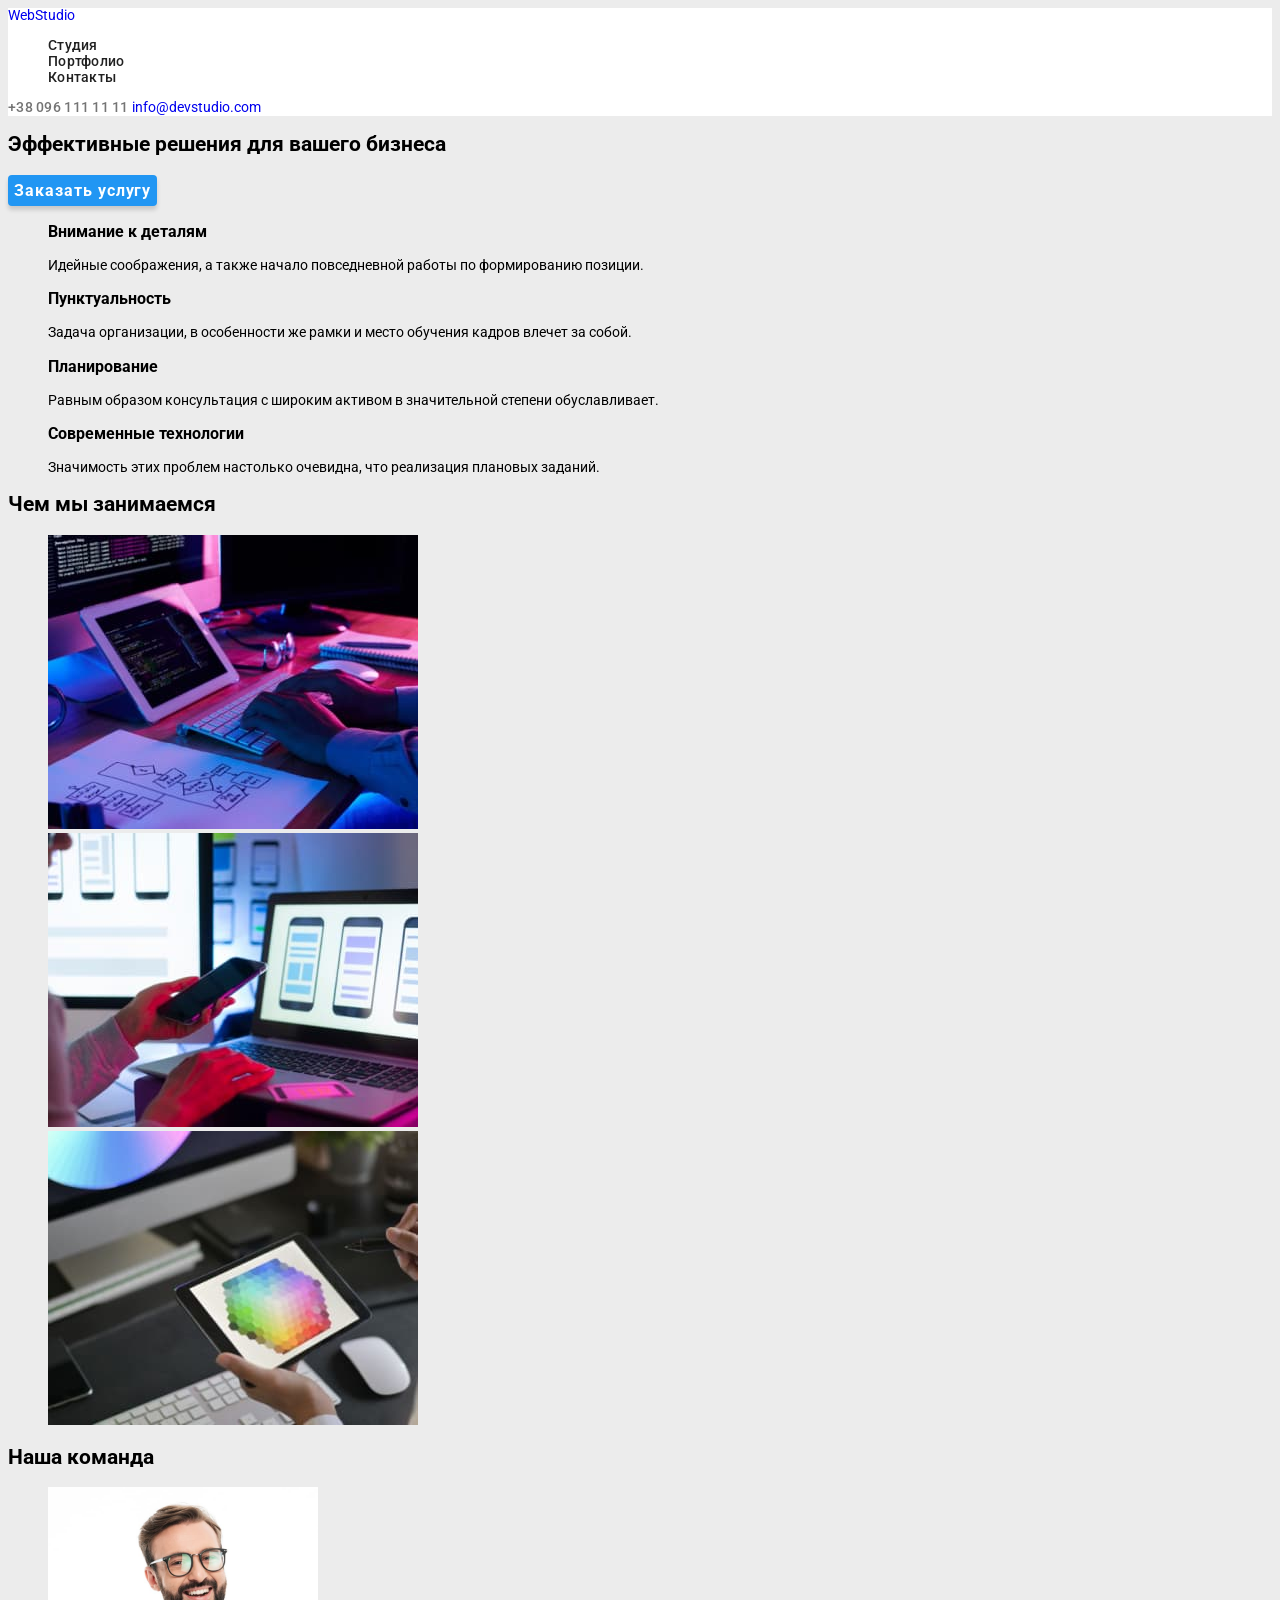
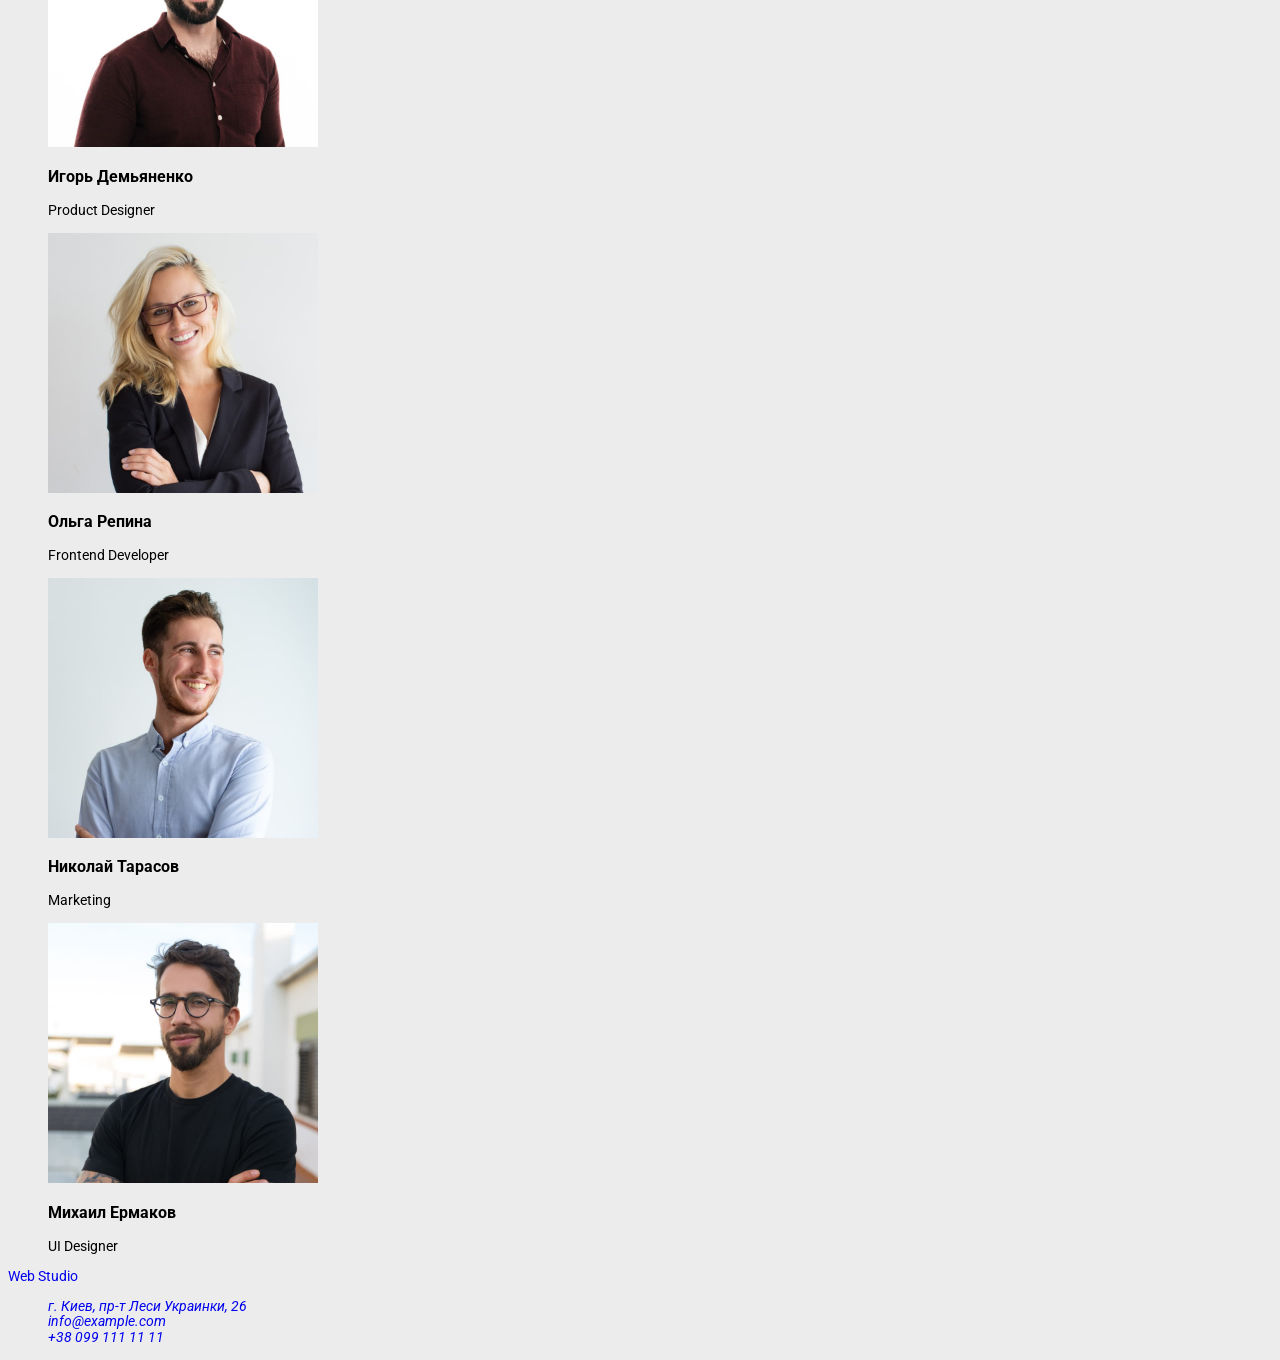
==== index.html @ ae23a655 "btn" ====
<!DOCTYPE html>
<html lang="en">

<head>
    <meta charset="UTF-8">
    <meta http-equiv="X-UA-Compatible" content="IE=edge">
    <meta name="viewport" content="width=device-width, initial-scale=1.0">
    <title>Web Studio</title>
    <!-- Fonts -->
    <link rel="preconnect" href="https://fonts.googleapis.com">
    <link rel="preconnect" href="https://fonts.gstatic.com" crossorigin>
    <link href="https://fonts.googleapis.com/css2?family=Raleway:wght@700&family=Roboto:wght@400;500;700;900&display=swap"
        rel="stylesheet">
    <!-- Styles -->
    <link rel="stylesheet" href="./css/styles.css"/
</head>

<body>
    <!-- header -->
    <header class="header">
        <a class="header-logo link" href="./index.html">
            <span class="web">Web</span><span class="studio">Studio</span></a>
        <nav class="header-nav">
            <ul class="header-list list">
                <li class="header-list-item"><a class="header-link link" href="">Студия</a></li>
                <li class="header-list-item"><a class="header-link link" href="">Портфолио</a></li>
                <li class="header-list-item"><a class="header-link link" href="">Контакты</a></li>
            </ul>
        </nav>
        <a class="header-contact link" href="tel:+380961111111">+38 096 111 11 11</a>
        <a class="header-mail link" href="mailto:info@devstudio.com">info@devstudio.com</a>

    </header>
    <main>
        <!-- Section-Hero -->
        <section class="hero">
            <h1 >Эффективные решения для вашего бизнеса</h1>
            <button class="hero-btn btn btn-mode-dark" type="button">Заказать услугу</button>
        </section>
        <!-- Section-Benefits -->
        <section class="benefits">
            <h2 hidden>Наши преимущества</h2>
            <ul class="benefits-list list">
                <li>
                    <h3>Внимание к деталям</h3>
                    <p>
                        Идейные соображения, а также начало повседневной работы по формированию позиции.
                    </p>
                </li>
                <li>
                    <h3>Пунктуальность</h3>
                    <p>
                        Задача организации, в особенности же рамки и место обучения кадров влечет за собой.
                    </p>
                </li>
                <li>
                    <h3>Планирование</h3>
                    <p>
                        Равным образом консультация с широким активом в значительной степени обуславливает.
                    </p>
                </li>
                <li>
                    <h3>Современные технологии</h3>
                    <p>
                        Значимость этих проблем настолько очевидна, что реализация плановых заданий.
                    </p>
                </li>
            </ul>
        </section>
        <!-- Section-About -->
        <section class="about">
            <h2>Чем мы занимаемся</h2>
            <ul class="about-list list">
                <li>
                    <img src="./images/box1.jpg" alt="работая на компьютере" width="370" height="294">
                </li>
                <li>
                    <img src="./images/box2.jpg" alt="работая на ноутбуке" width="370" height="294">
                </li>
                <li>
                    <img src="./images/box3.jpg" alt="работая на планшете" width="370" height="294">
                </li>
            </ul>
        </section>
        <!-- Section-Team -->
        <section class="team">
            <h2>Наша команда</h2>
            <ul class="team-list list">
                <li>
                    <img src="./images/img1.jpg" alt="Игорь Демьяненко" width="270" height="260">
                    <h3>
                        Игорь Демьяненко
                    </h3>
                    <p>
                        Product Designer
                    </p>
                </li>
                <li>
                    <img src="./images/img2.jpg" alt="Ольга Репина" width="270" height="260">
                    <h3>
                        Ольга Репина
                    </h3>
                    <p>
                        Frontend Developer
                    </p>
                </li>
                <li>
                    <img src="./images/img3.jpg" alt="Николай Тарасов" width="270" height="260">
                    <h3>
                        Николай Тарасов
                    </h3>
                    <p>
                        Marketing
                    </p>
                </li>
                <li>
                    <img src="./images/img4.jpg" alt="Михаил Ермаков" width="270" height="260">
                    <h3>
                        Михаил Ермаков
                    </h3>
                    <p>
                        UI Designer
                    </p>
                </li>
            </ul>
        </section>
    </main>
    <!-- Section-Foter -->
    <footer>
        <a  class="footer-logo link" href="./index.html">Web Studio</a>
        <address>
            <ul class="foter-list list">
                <li><a class="footer-adress link"href="https://goo.gl/maps/qptC6CLtCwsEwZbS8" target="_blank" rel="noopener noreferrer">г. Киев,
                        пр-т Леси
                        Украинки, 26</a></li>
                <li><a class="footer-mail link" href="mailto:info@example.com">info@example.com</a></li>
                <li><a class="footer-contact link" href="tel:+380991111111">+38 099 111 11 11</a></li>
            </ul>
        </address>
    </footer>
</body>

</html>
---- css/styles.css ----
:root{  --background: #ECECEC;
        --background-nav:#FFFFFF;
        --background-header-footer: #2F303A;
        --background-section:#F5F4FA;
        --text1-color:#212121;
        --text2-color:#757575;
        --accent-txt-cl:#2196F3;
        --white-txt-cl:#FFFFFF;  
        --font1:"Roboto",
                sans-serif;
        --font2: "Raleway",
                sans-serif;}

body{
        font-family: var(--font1);
        font-size: 14px; 
        line-height: 1.14;
        background-color: var(--background);
}

.list{list-style: none;}
.link{text-decoration: none;}
.header{background-color:var(--background-nav);}
.header-link{
        font-weight: 500;
        font-size: 14px;
        line-height: 1.14;
        letter-spacing: 0.02em;
        color:var(--text1-color);}

.header-link:hover,
.header-link:focus {color: var(--accent-txt-cl);}
.header-contact{
        font-weight: 500;
        font-size: 14px;
        line-height: 1.14;
        letter-spacing: 0.02em;
        color: var(--text2-color);}
.btn{
        font-family: inherit;
        font-weight: 700;
        font-size: 16px;
        line-height: 1.87;
        letter-spacing: 0.06em;
        box-shadow: 0px 4px 4px rgba(0, 0, 0, 0.15);
        border-radius: 4px;
        border: 0ex;
}

.btn-mode-light {color: var(--text1-color);
        background: var(--background-section);}
.btn-mode-dark {color: var(--white-txt-cl);
        background: var(--accent-txt-cl);}

/* .web {color: var(--accent-color);}
.studio {color: black;}

.header-logo{
                position: absolute;
                width: 145px;
                height: 31px;
                left: 215px;
                top: 24px;
                font-family: var(--font2);
                font-style: normal;
                font-weight: 700;
                font-size: 26px;
                line-height: 31px;
                letter-spacing: 0.03em;
                
                
} */
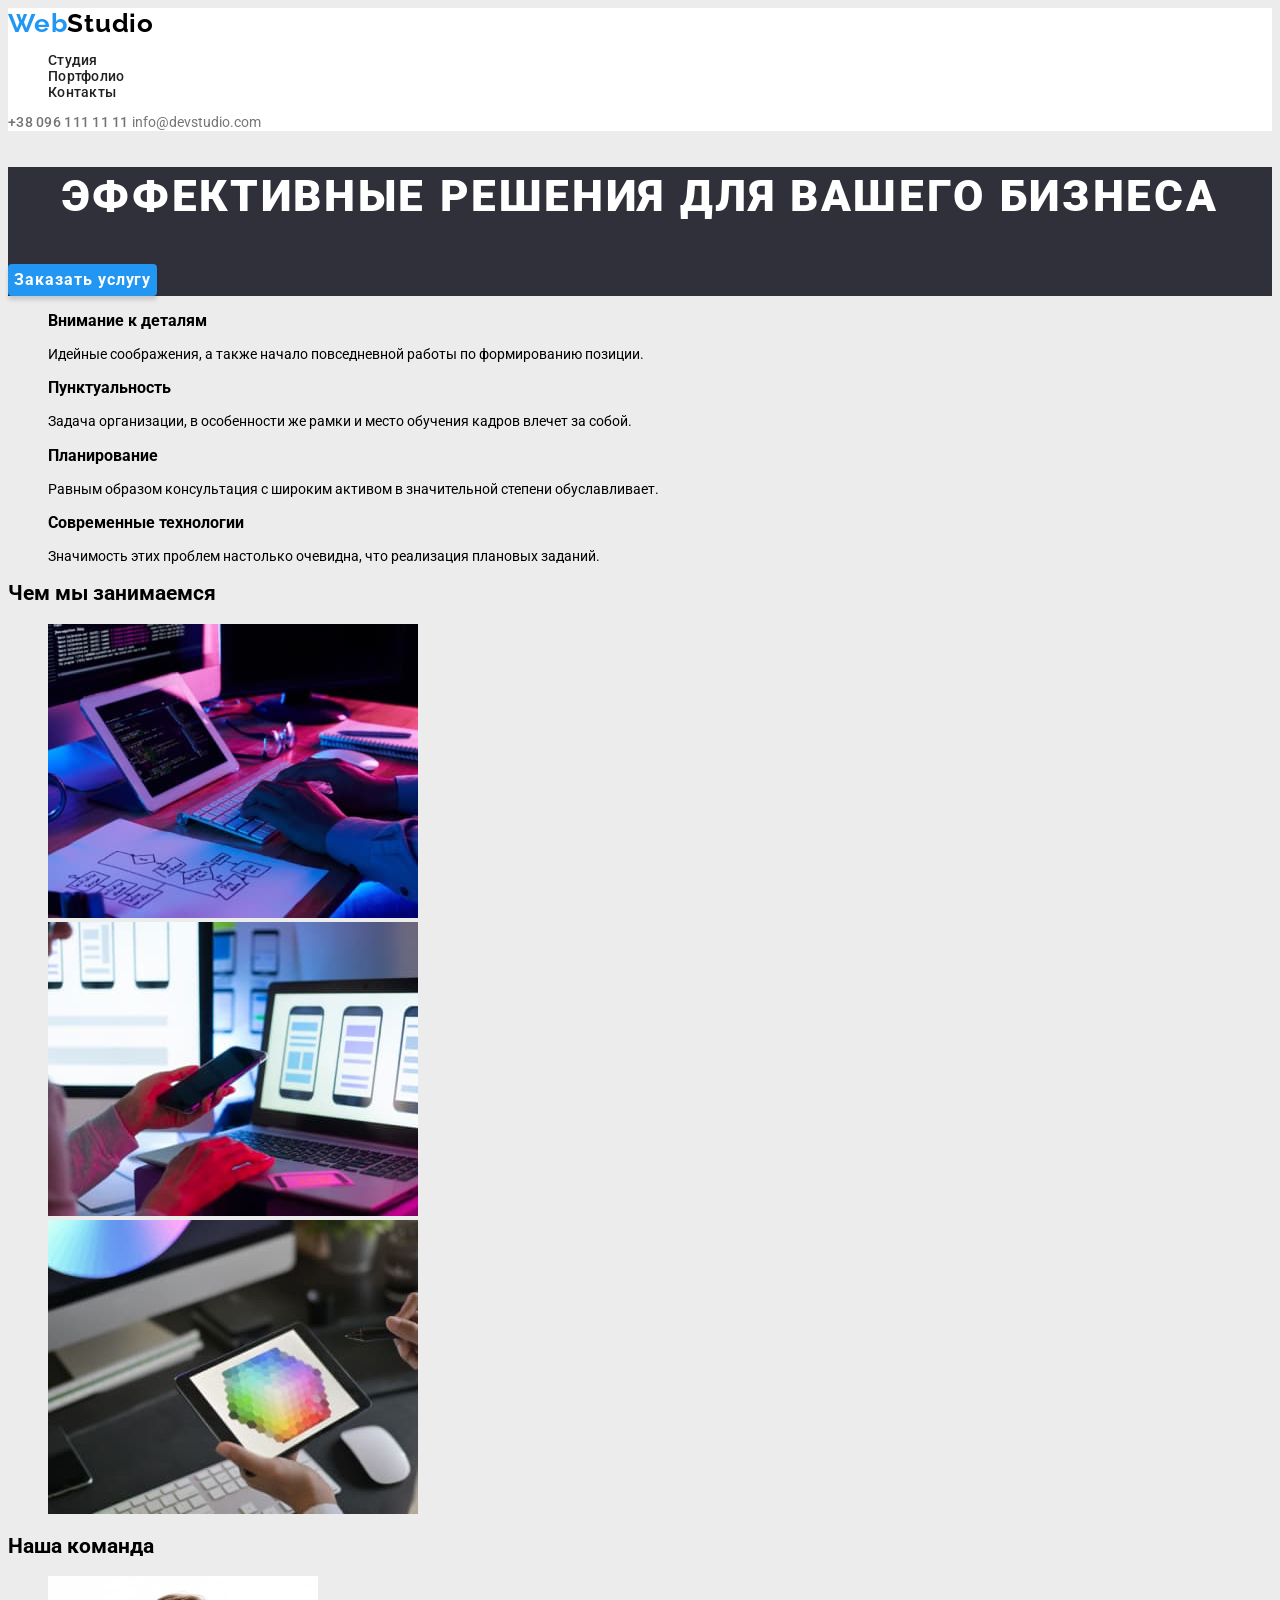
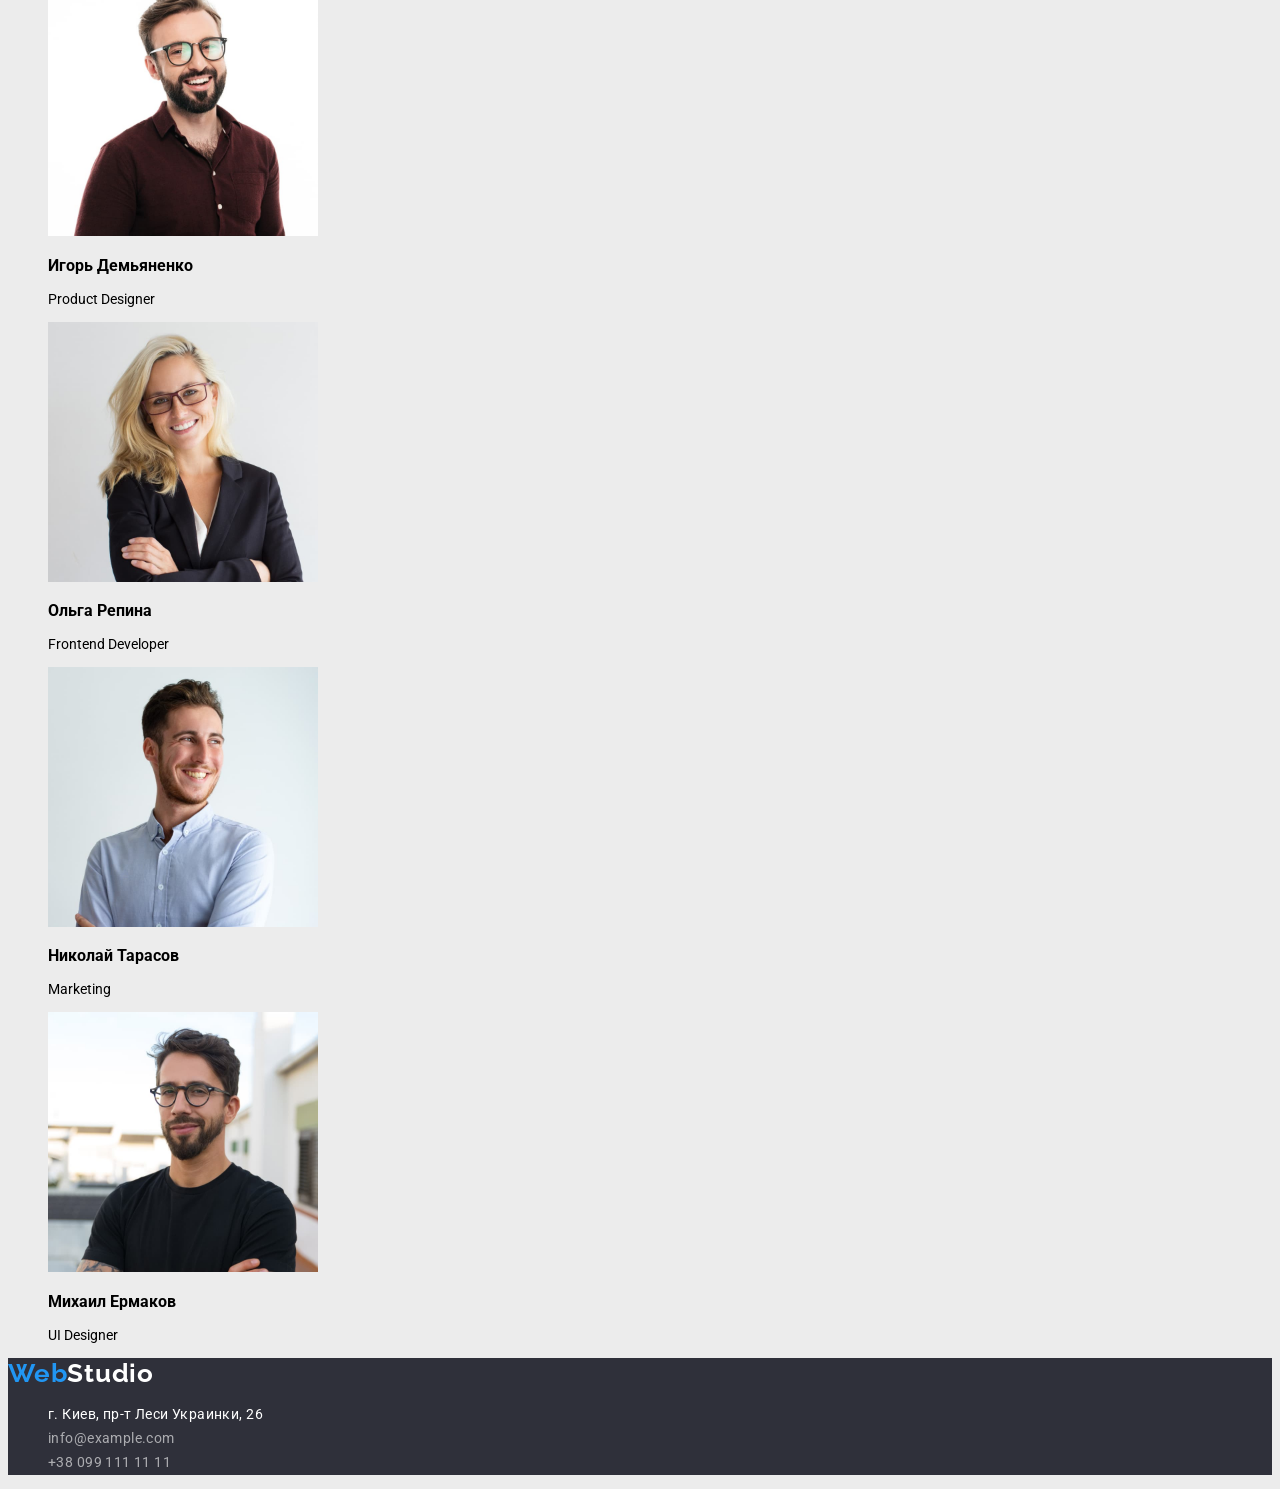
==== commit 50f79c05: "css edit" ====
--- a/index.html
+++ b/index.html
@@ -12,14 +12,14 @@
     <link href="https://fonts.googleapis.com/css2?family=Raleway:wght@700&family=Roboto:wght@400;500;700;900&display=swap"
         rel="stylesheet">
     <!-- Styles -->
-    <link rel="stylesheet" href="./css/styles.css"/
+    <link rel="stylesheet" href="./css/styles.css">
 </head>
 
 <body>
     <!-- header -->
     <header class="header">
         <a class="header-logo link" href="./index.html">
-            <span class="web">Web</span><span class="studio">Studio</span></a>
+            <span class="web link">Web</span><span class="studio link">Studio</span></a>
         <nav class="header-nav">
             <ul class="header-list list">
                 <li class="header-list-item"><a class="header-link link" href="">Студия</a></li>
@@ -34,9 +34,10 @@
     <main>
         <!-- Section-Hero -->
         <section class="hero">
-            <h1 >Эффективные решения для вашего бизнеса</h1>
-            <button class="hero-btn btn btn-mode-dark" type="button">Заказать услугу</button>
+            <h1 class="hero-text">Эффективные решения для вашего бизнеса</h1>
+            <button class="btn-mode-dark btn" type="button">Заказать услугу</button>
         </section>
+
         <!-- Section-Benefits -->
         <section class="benefits">
             <h2 hidden>Наши преимущества</h2>
@@ -67,6 +68,7 @@
                 </li>
             </ul>
         </section>
+
         <!-- Section-About -->
         <section class="about">
             <h2>Чем мы занимаемся</h2>
@@ -82,6 +84,7 @@
                 </li>
             </ul>
         </section>
+
         <!-- Section-Team -->
         <section class="team">
             <h2>Наша команда</h2>
@@ -125,10 +128,11 @@
             </ul>
         </section>
     </main>
+
     <!-- Section-Foter -->
-    <footer>
-        <a  class="footer-logo link" href="./index.html">Web Studio</a>
-        <address>
+    <footer class="footer">
+        <a class="footer-logo link" href="./index.html">
+            <span class="web link">Web</span><span class="studio-white link">Studio</span></a>        <address>
             <ul class="foter-list list">
                 <li><a class="footer-adress link"href="https://goo.gl/maps/qptC6CLtCwsEwZbS8" target="_blank" rel="noopener noreferrer">г. Киев,
                         пр-т Леси
--- a/css/styles.css
+++ b/css/styles.css
@@ -1,6 +1,6 @@
 :root{  --background: #ECECEC;
         --background-nav:#FFFFFF;
-        --background-header-footer: #2F303A;
+        --background-footer: #2F303A;
         --background-section:#F5F4FA;
         --text1-color:#212121;
         --text2-color:#757575;
@@ -20,7 +20,7 @@
 
 .list{list-style: none;}
 .link{text-decoration: none;}
-.header{background-color:var(--background-nav);}
+
 .header-link{
         font-weight: 500;
         font-size: 14px;
@@ -36,6 +36,28 @@
         line-height: 1.14;
         letter-spacing: 0.02em;
         color: var(--text2-color);}
+.header-mail{
+        color: var(--text2-color);
+}
+
+.header-mail:hover{
+color: var(--accent-txt-cl);
+cursor:pointer;
+        }
+
+.hero{background-color: var(--background-footer);}
+.hero-text{
+        font-family: var(--font1);
+        font-style: normal;
+        font-weight: 900;
+        font-size: 44px;
+        line-height: 1.36;
+        text-align: center;
+        letter-spacing: 0.06em;
+        text-transform: uppercase;
+        color: var(--white-txt-cl);
+}
+
 .btn{
         font-family: inherit;
         font-weight: 700;
@@ -45,28 +67,79 @@
         box-shadow: 0px 4px 4px rgba(0, 0, 0, 0.15);
         border-radius: 4px;
         border: 0ex;
+        cursor: pointer;
+        background-color: transparent;
+}
+
+.btn-mode-dark {
+        color: var(--white-txt-cl);
+        background: var(--accent-txt-cl);
 }
 
 .btn-mode-light {color: var(--text1-color);
         background: var(--background-section);}
-.btn-mode-dark {color: var(--white-txt-cl);
-        background: var(--accent-txt-cl);}
+.btn-mode-light:hover, .btn-mode-light:focus{
+        color: var(--white-txt-cl);
+        background: var(--accent-txt-cl);
+}
 
-/* .web {color: var(--accent-color);}
+.web {color: var(--accent-txt-cl);}
 .studio {color: black;}
 
 .header-logo{
-                position: absolute;
-                width: 145px;
-                height: 31px;
-                left: 215px;
-                top: 24px;
                 font-family: var(--font2);
                 font-style: normal;
                 font-weight: 700;
                 font-size: 26px;
                 line-height: 31px;
+                letter-spacing: 0.03em;               
+}
+
+.studio-white{
+    color: var(--white-txt-cl);    
+}
+.footer-logo {
+        font-family: var(--font2);
+                font-style: normal;
+                font-weight: 700;
+                font-size: 26px;
+                line-height: 31px;
                 letter-spacing: 0.03em;
-                
-                
-} */
+        }
+
+.footer-adress{
+        font-family: var(--font1);
+        font-style: normal;
+        font-weight: 400;
+        font-size: 14px;
+        line-height: 1.71;
+        letter-spacing: 0.03em;
+        color: var(--white-txt-cl);
+}
+.footer-contact {
+                font-family: var(--font1);
+                font-style: normal;
+                font-weight: 400;
+                font-size: 14px;
+                line-height: 1.71;
+                letter-spacing: 0.03em;        
+                color: rgba(255, 255, 255, 0.6);
+}
+
+.footer-mail {
+                font-family: var(--font1);
+                font-style: normal;
+                font-weight: 400;
+                font-size: 14px;
+                line-height: 1.71;
+                letter-spacing: 0.03em;        
+                color: rgba(255, 255, 255, 0.6);
+}
+
+.header {
+        background-color: var(--background-nav);
+}
+
+.footer {
+        background-color: var(--background-footer);
+}
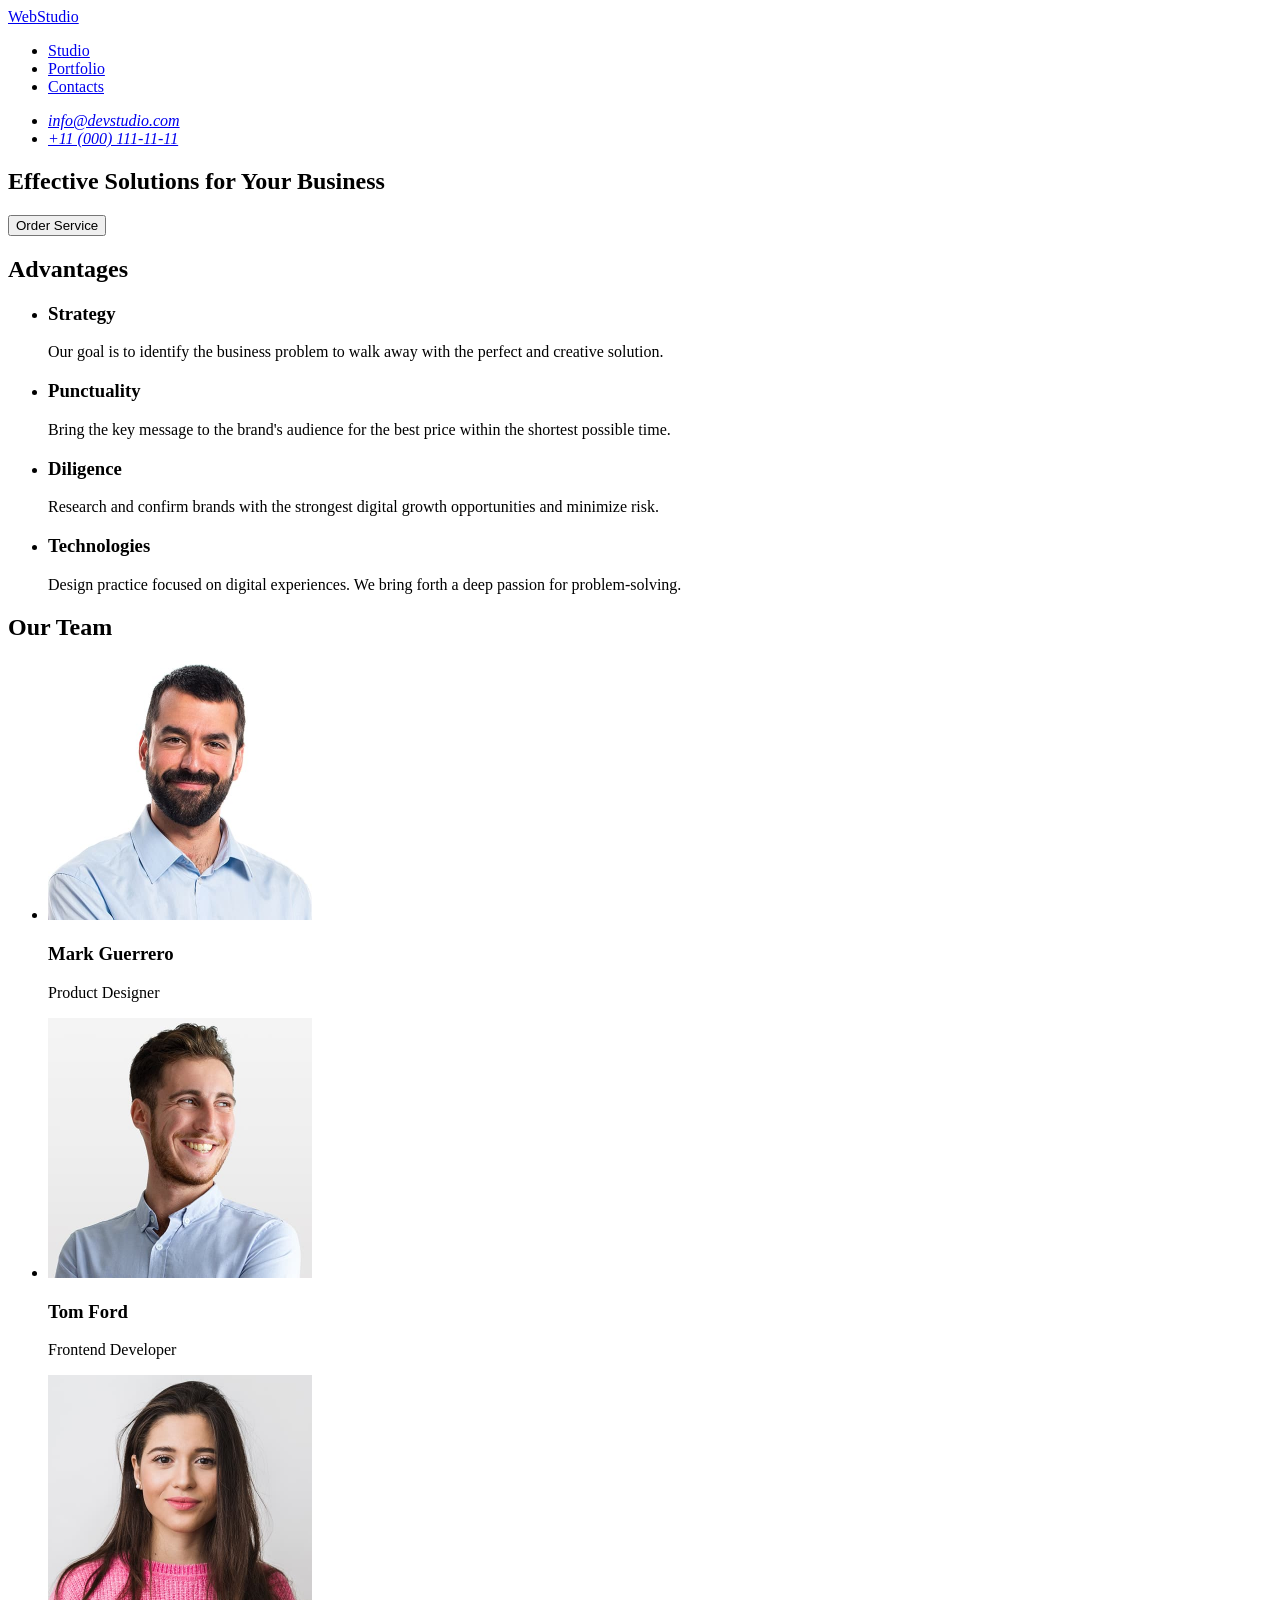
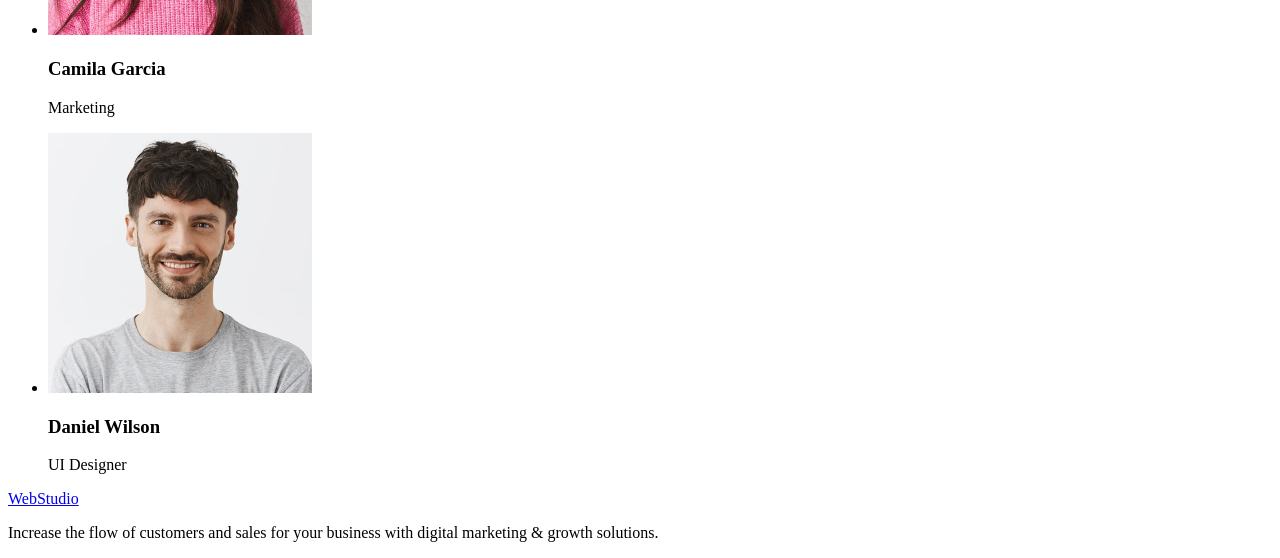
==== commit 63a50dd5: "Add initial project files for HW-02" ====
--- a/index.html
+++ b/index.html
@@ -1,147 +1,125 @@
-<!DOCTYPE html>
+<!doctype html>
 <html lang="en">
+  <head>
+    <meta charset="UTF-8" />
+    <meta name="viewport" content="width=device-width, initial-scale=1.0" />
+    <title>WebStudio — Homework #1</title>
+  </head>
 
-<head>
-    <meta charset="UTF-8">
-    <meta http-equiv="X-UA-Compatible" content="IE=edge">
-    <meta name="viewport" content="width=device-width, initial-scale=1.0">
-    <title>Web Studio</title>
-    <!-- Fonts -->
-    <link rel="preconnect" href="https://fonts.googleapis.com">
-    <link rel="preconnect" href="https://fonts.gstatic.com" crossorigin>
-    <link href="https://fonts.googleapis.com/css2?family=Raleway:wght@700&family=Roboto:wght@400;500;700;900&display=swap"
-        rel="stylesheet">
-    <!-- Styles -->
-    <link rel="stylesheet" href="./css/styles.css">
-</head>
+  <body>
+    <!-- ===== HEADER ===== -->
+    <header>
+      <nav aria-label="Primary navigation">
+        <a href="./index.html" class="logo">WebStudio</a>
+        <ul>
+          <li><a href="./index.html">Studio</a></li>
+          <li><a href="#">Portfolio</a></li>
+          <li><a href="#">Contacts</a></li>
+        </ul>
+      </nav>
 
-<body>
-    <!-- header -->
-    <header class="header">
-        <a class="header-logo link" href="./index.html">
-            <span class="web link">Web</span><span class="studio link">Studio</span></a>
-        <nav class="header-nav">
-            <ul class="header-list list">
-                <li class="header-list-item"><a class="header-link link" href="">Студия</a></li>
-                <li class="header-list-item"><a class="header-link link" href="">Портфолио</a></li>
-                <li class="header-list-item"><a class="header-link link" href="">Контакты</a></li>
-            </ul>
-        </nav>
-        <a class="header-contact link" href="tel:+380961111111">+38 096 111 11 11</a>
-        <a class="header-mail link" href="mailto:info@devstudio.com">info@devstudio.com</a>
+      <address>
+        <ul>
+          <li><a href="mailto:info@devstudio.com">info@devstudio.com</a></li>
+          <li><a href="tel:+110001111111">+11 (000) 111-11-11</a></li>
+        </ul>
+      </address>
+    </header>
 
-    </header>
+    <!-- ===== MAIN ===== -->
     <main>
-        <!-- Section-Hero -->
-        <section class="hero">
-            <h1 class="hero-text">Эффективные решения для вашего бизнеса</h1>
-            <button class="btn-mode-dark btn" type="button">Заказать услугу</button>
-        </section>
+      <!-- Hero -->
+      <section>
+        <h1>Effective Solutions for Your Business</h1>
+        <button type="button">Order Service</button>
+      </section>
 
-        <!-- Section-Benefits -->
-        <section class="benefits">
-            <h2 hidden>Наши преимущества</h2>
-            <ul class="benefits-list list">
-                <li>
-                    <h3>Внимание к деталям</h3>
-                    <p>
-                        Идейные соображения, а также начало повседневной работы по формированию позиции.
-                    </p>
-                </li>
-                <li>
-                    <h3>Пунктуальность</h3>
-                    <p>
-                        Задача организации, в особенности же рамки и место обучения кадров влечет за собой.
-                    </p>
-                </li>
-                <li>
-                    <h3>Планирование</h3>
-                    <p>
-                        Равным образом консультация с широким активом в значительной степени обуславливает.
-                    </p>
-                </li>
-                <li>
-                    <h3>Современные технологии</h3>
-                    <p>
-                        Значимость этих проблем настолько очевидна, что реализация плановых заданий.
-                    </p>
-                </li>
-            </ul>
-        </section>
+      <!-- Advantages -->
+      <section aria-labelledby="advantages-title">
+        <h2 id="advantages-title">Advantages</h2>
+        <ul>
+          <li>
+            <h3>Strategy</h3>
+            <p>
+              Our goal is to identify the business problem to walk away with the
+              perfect and creative solution.
+            </p>
+          </li>
+          <li>
+            <h3>Punctuality</h3>
+            <p>
+              Bring the key message to the brand's audience for the best price
+              within the shortest possible time.
+            </p>
+          </li>
+          <li>
+            <h3>Diligence</h3>
+            <p>
+              Research and confirm brands with the strongest digital growth
+              opportunities and minimize risk.
+            </p>
+          </li>
+          <li>
+            <h3>Technologies</h3>
+            <p>
+              Design practice focused on digital experiences. We bring forth a
+              deep passion for problem-solving.
+            </p>
+          </li>
+        </ul>
+      </section>
 
-        <!-- Section-About -->
-        <section class="about">
-            <h2>Чем мы занимаемся</h2>
-            <ul class="about-list list">
-                <li>
-                    <img src="./images/box1.jpg" alt="работая на компьютере" width="370" height="294">
-                </li>
-                <li>
-                    <img src="./images/box2.jpg" alt="работая на ноутбуке" width="370" height="294">
-                </li>
-                <li>
-                    <img src="./images/box3.jpg" alt="работая на планшете" width="370" height="294">
-                </li>
-            </ul>
-        </section>
-
-        <!-- Section-Team -->
-        <section class="team">
-            <h2>Наша команда</h2>
-            <ul class="team-list list">
-                <li>
-                    <img src="./images/img1.jpg" alt="Игорь Демьяненко" width="270" height="260">
-                    <h3>
-                        Игорь Демьяненко
-                    </h3>
-                    <p>
-                        Product Designer
-                    </p>
-                </li>
-                <li>
-                    <img src="./images/img2.jpg" alt="Ольга Репина" width="270" height="260">
-                    <h3>
-                        Ольга Репина
-                    </h3>
-                    <p>
-                        Frontend Developer
-                    </p>
-                </li>
-                <li>
-                    <img src="./images/img3.jpg" alt="Николай Тарасов" width="270" height="260">
-                    <h3>
-                        Николай Тарасов
-                    </h3>
-                    <p>
-                        Marketing
-                    </p>
-                </li>
-                <li>
-                    <img src="./images/img4.jpg" alt="Михаил Ермаков" width="270" height="260">
-                    <h3>
-                        Михаил Ермаков
-                    </h3>
-                    <p>
-                        UI Designer
-                    </p>
-                </li>
-            </ul>
-        </section>
+      <!-- Our Team -->
+      <section aria-labelledby="team-title">
+        <h2 id="team-title">Our Team</h2>
+        <ul>
+          <li>
+            <img
+              src="./images/team-mark-guerrero.jpg"
+              width="264"
+              alt="Mark Guerrero, Product Designer."
+            />
+            <h3>Mark Guerrero</h3>
+            <p>Product Designer</p>
+          </li>
+          <li>
+            <img
+              src="./images/team-tom-ford.jpg"
+              width="264"
+              alt="Tom Ford, Frontend Developer."
+            />
+            <h3>Tom Ford</h3>
+            <p>Frontend Developer</p>
+          </li>
+          <li>
+            <img
+              src="./images/team-camila-garcia.jpg"
+              width="264"
+              alt="Camila Garcia, Marketing."
+            />
+            <h3>Camila Garcia</h3>
+            <p>Marketing</p>
+          </li>
+          <li>
+            <img
+              src="./images/team-daniel-wilson.jpg"
+              width="264"
+              alt="Daniel Wilson, UI Designer."
+            />
+            <h3>Daniel Wilson</h3>
+            <p>UI Designer</p>
+          </li>
+        </ul>
+      </section>
     </main>
 
-    <!-- Section-Foter -->
-    <footer class="footer">
-        <a class="footer-logo link" href="./index.html">
-            <span class="web link">Web</span><span class="studio-white link">Studio</span></a>        <address>
-            <ul class="foter-list list">
-                <li><a class="footer-adress link"href="https://goo.gl/maps/qptC6CLtCwsEwZbS8" target="_blank" rel="noopener noreferrer">г. Киев,
-                        пр-т Леси
-                        Украинки, 26</a></li>
-                <li><a class="footer-mail link" href="mailto:info@example.com">info@example.com</a></li>
-                <li><a class="footer-contact link" href="tel:+380991111111">+38 099 111 11 11</a></li>
-            </ul>
-        </address>
+    <!-- ===== FOOTER ===== -->
+    <footer id="contacts">
+      <a href="./index.html" class="logo">WebStudio</a>
+      <p>
+        Increase the flow of customers and sales for your business with digital
+        marketing &amp; growth solutions.
+      </p>
     </footer>
-</body>
-
-</html>+  </body>
+</html>
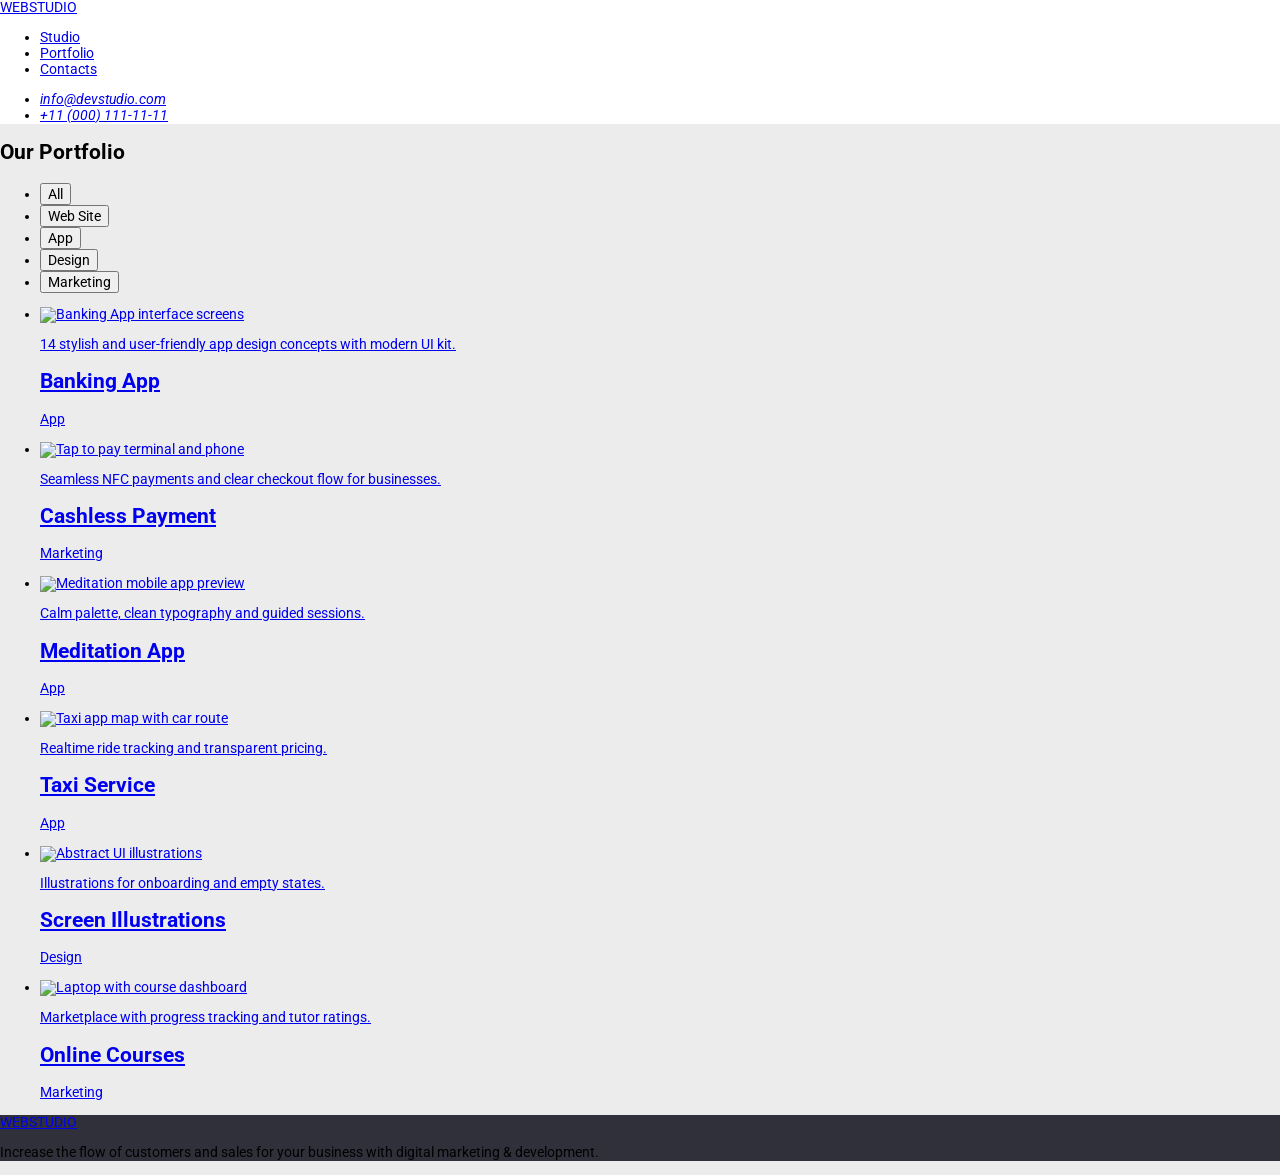
==== commit 7b80cac8: "Fix: update index.html according to validator and accessibility" ====
--- a/index.html
+++ b/index.html
@@ -1,125 +1,165 @@
-<!doctype html>
-<html lang="en">
-  <head>
-    <meta charset="UTF-8" />
-    <meta name="viewport" content="width=device-width, initial-scale=1.0" />
-    <title>WebStudio — Homework #1</title>
-  </head>
+<!DOCTYPE html>
+<html lang="uk">
 
-  <body>
-    <!-- ===== HEADER ===== -->
-    <header>
-      <nav aria-label="Primary navigation">
-        <a href="./index.html" class="logo">WebStudio</a>
-        <ul>
-          <li><a href="./index.html">Studio</a></li>
-          <li><a href="#">Portfolio</a></li>
-          <li><a href="#">Contacts</a></li>
+<head>
+  <meta charset="UTF-8" />
+  <meta name="viewport" content="width=device-width, initial-scale=1" />
+  <title>WebStudio — Our Portfolio</title>
+
+  <!-- Google Fonts: Raleway 700; Roboto 400/500/700 (one link) -->
+  <link href="https://fonts.googleapis.com/css2?family=Raleway:wght@700&family=Roboto:wght@400;500;700&display=swap"
+    rel="stylesheet" />
+
+  <!-- modern-normalize -->
+  <link rel="stylesheet" href="https://cdnjs.cloudflare.com/ajax/libs/modern-normalize/2.0.0/modern-normalize.min.css"
+    crossorigin="anonymous" referrerpolicy="no-referrer" />
+
+  <link rel="stylesheet" href="./css/styles.css" />
+  <meta name="description" content="GOIT Homework #2 — Our Portfolio section" />
+</head>
+
+<body>
+  <!-- ===== Header ===== -->
+  <header class="header">
+    <div class="container header__wrap">
+      <a class="logo" href="./" aria-label="WebStudio home">
+        <!-- текстовий логотип, щоб відрізнити кольори у header/footer -->
+        <span class="logo__accent">WEB</span><span class="logo__main">STUDIO</span>
+      </a>
+
+      <nav class="nav" aria-label="Main">
+        <ul class="nav__list">
+          <li><a class="nav__link" href="#">Studio</a></li>
+          <li><a class="nav__link nav__link--current" href="#">Portfolio</a></li>
+          <li><a class="nav__link" href="#">Contacts</a></li>
         </ul>
       </nav>
 
-      <address>
-        <ul>
-          <li><a href="mailto:info@devstudio.com">info@devstudio.com</a></li>
-          <li><a href="tel:+110001111111">+11 (000) 111-11-11</a></li>
+      <address class="contacts">
+        <ul class="contacts__list">
+          <li><a class="contacts__link" href="mailto:info@devstudio.com">info@devstudio.com</a></li>
+          <li><a class="contacts__link" href="tel:+110001111111">+11 (000) 111-11-11</a></li>
         </ul>
       </address>
-    </header>
+    </div>
+  </header>
 
-    <!-- ===== MAIN ===== -->
-    <main>
-      <!-- Hero -->
-      <section>
-        <h1>Effective Solutions for Your Business</h1>
-        <button type="button">Order Service</button>
-      </section>
+  <main>
+    <!-- ===== Our Portfolio (HW#2) ===== -->
+    <section class="section portfolio" aria-labelledby="portfolio-title">
+      <div class="container">
+        <h1 id="portfolio-title" class="visually-hidden">Our Portfolio</h1>
 
-      <!-- Advantages -->
-      <section aria-labelledby="advantages-title">
-        <h2 id="advantages-title">Advantages</h2>
-        <ul>
-          <li>
-            <h3>Strategy</h3>
-            <p>
-              Our goal is to identify the business problem to walk away with the
-              perfect and creative solution.
-            </p>
+        <!-- Filters -->
+        <ul class="filters" role="tablist" aria-label="Portfolio filters">
+          <li><button class="filters__btn" type="button">All</button></li>
+          <li><button class="filters__btn" type="button">Web Site</button></li>
+          <li><button class="filters__btn" type="button">App</button></li>
+          <li><button class="filters__btn" type="button">Design</button></li>
+          <li><button class="filters__btn" type="button">Marketing</button></li>
+        </ul>
+
+        <!-- Cards -->
+        <ul class="grid">
+          <!-- 1 -->
+          <li class="card">
+            <a class="card__link" href="#">
+              <div class="card__thumb">
+                <img src="./images/portfolio/banking-app.jpg" alt="Banking App interface screens" width="360" />
+                <p class="card__overlay">14 stylish and user-friendly app design concepts with modern UI kit.</p>
+              </div>
+              <div class="card__info">
+                <h2 class="card__title">Banking App</h2>
+                <p class="card__meta">App</p>
+              </div>
+            </a>
           </li>
-          <li>
-            <h3>Punctuality</h3>
-            <p>
-              Bring the key message to the brand's audience for the best price
-              within the shortest possible time.
-            </p>
+
+          <!-- 2 -->
+          <li class="card">
+            <a class="card__link" href="#">
+              <div class="card__thumb">
+                <img src="./images/portfolio/cashless.jpg" alt="Tap to pay terminal and phone" width="360" />
+                <p class="card__overlay">Seamless NFC payments and clear checkout flow for businesses.</p>
+              </div>
+              <div class="card__info">
+                <h2 class="card__title">Cashless Payment</h2>
+                <p class="card__meta">Marketing</p>
+              </div>
+            </a>
           </li>
-          <li>
-            <h3>Diligence</h3>
-            <p>
-              Research and confirm brands with the strongest digital growth
-              opportunities and minimize risk.
-            </p>
+
+          <!-- 3 -->
+          <li class="card">
+            <a class="card__link" href="#">
+              <div class="card__thumb">
+                <img src="./images/portfolio/meditation-app.jpg" alt="Meditation mobile app preview" width="360" />
+                <p class="card__overlay">Calm palette, clean typography and guided sessions.</p>
+              </div>
+              <div class="card__info">
+                <h2 class="card__title">Meditation App</h2>
+                <p class="card__meta">App</p>
+              </div>
+            </a>
           </li>
-          <li>
-            <h3>Technologies</h3>
-            <p>
-              Design practice focused on digital experiences. We bring forth a
-              deep passion for problem-solving.
-            </p>
+
+          <!-- 4 -->
+          <li class="card">
+            <a class="card__link" href="#">
+              <div class="card__thumb">
+                <img src="./images/portfolio/taxi-service.jpg" alt="Taxi app map with car route" width="360" />
+                <p class="card__overlay">Realtime ride tracking and transparent pricing.</p>
+              </div>
+              <div class="card__info">
+                <h2 class="card__title">Taxi Service</h2>
+                <p class="card__meta">App</p>
+              </div>
+            </a>
+          </li>
+
+          <!-- 5 -->
+          <li class="card">
+            <a class="card__link" href="#">
+              <div class="card__thumb">
+                <img src="./images/portfolio/screen-illustrations.jpg" alt="Abstract UI illustrations" width="360" />
+                <p class="card__overlay">Illustrations for onboarding and empty states.</p>
+              </div>
+              <div class="card__info">
+                <h2 class="card__title">Screen Illustrations</h2>
+                <p class="card__meta">Design</p>
+              </div>
+            </a>
+          </li>
+
+          <!-- 6 -->
+          <li class="card">
+            <a class="card__link" href="#">
+              <div class="card__thumb">
+                <img src="./images/portfolio/online-courses.jpg" alt="Laptop with course dashboard" width="360" />
+                <p class="card__overlay">Marketplace with progress tracking and tutor ratings.</p>
+              </div>
+              <div class="card__info">
+                <h2 class="card__title">Online Courses</h2>
+                <p class="card__meta">Marketing</p>
+              </div>
+            </a>
           </li>
         </ul>
-      </section>
+      </div>
+    </section>
+  </main>
 
-      <!-- Our Team -->
-      <section aria-labelledby="team-title">
-        <h2 id="team-title">Our Team</h2>
-        <ul>
-          <li>
-            <img
-              src="./images/team-mark-guerrero.jpg"
-              width="264"
-              alt="Mark Guerrero, Product Designer."
-            />
-            <h3>Mark Guerrero</h3>
-            <p>Product Designer</p>
-          </li>
-          <li>
-            <img
-              src="./images/team-tom-ford.jpg"
-              width="264"
-              alt="Tom Ford, Frontend Developer."
-            />
-            <h3>Tom Ford</h3>
-            <p>Frontend Developer</p>
-          </li>
-          <li>
-            <img
-              src="./images/team-camila-garcia.jpg"
-              width="264"
-              alt="Camila Garcia, Marketing."
-            />
-            <h3>Camila Garcia</h3>
-            <p>Marketing</p>
-          </li>
-          <li>
-            <img
-              src="./images/team-daniel-wilson.jpg"
-              width="264"
-              alt="Daniel Wilson, UI Designer."
-            />
-            <h3>Daniel Wilson</h3>
-            <p>UI Designer</p>
-          </li>
-        </ul>
-      </section>
-    </main>
+  <!-- ===== Footer ===== -->
+  <footer class="footer">
+    <div class="container">
+      <a class="logo" href="./">
+        <span class="logo__accent">WEB</span><span class="logo__main">STUDIO</span>
+      </a>
+      <p class="footer__text">
+        Increase the flow of customers and sales for your business with digital marketing & development.
+      </p>
+    </div>
+  </footer>
+</body>
 
-    <!-- ===== FOOTER ===== -->
-    <footer id="contacts">
-      <a href="./index.html" class="logo">WebStudio</a>
-      <p>
-        Increase the flow of customers and sales for your business with digital
-        marketing &amp; growth solutions.
-      </p>
-    </footer>
-  </body>
-</html>
+</html>
--- a/css/styles.css
+++ b/css/styles.css
@@ -0,0 +1,160 @@
+:root{  --background: #ECECEC;
+        --background-nav:#FFFFFF;
+        --background-footer: #2F303A;
+        --background-section:#F5F4FA;
+        --text1-color:#212121;
+        --text2-color:#757575;
+        --accent-txt-cl:#2196F3;
+        --white-txt-cl:#FFFFFF;  
+        --font1:"Roboto",
+                sans-serif;
+        --font2: "Raleway",
+                sans-serif;}
+
+body{
+        font-family: var(--font1);
+        font-size: 14px; 
+        line-height: 1.14;
+        background-color: var(--background);
+}
+
+.list{list-style: none;}
+.link{text-decoration: none;}
+
+.header-link{
+        font-weight: 500;
+        font-size: 14px;
+        line-height: 1.14;
+        letter-spacing: 0.02em;
+        color:var(--text1-color);}
+
+.header-link:hover,
+.header-link:focus {color: var(--accent-txt-cl);}
+.header-contact{
+        font-weight: 500;
+        font-size: 14px;
+        line-height: 1.14;
+        letter-spacing: 0.02em;
+        color: var(--text2-color);}
+.header-mail{
+        color: var(--text2-color);
+}
+
+.header-mail:hover{
+color: var(--accent-txt-cl);
+cursor:pointer;
+        }
+
+.hero{
+        width: 1600px;
+        height: 600px;
+        left: 0px;
+        top: 80px;
+        background-color: var(--background-footer);}
+.hero-text{
+        font-family: var(--font1);
+        font-style: normal;
+        font-weight: 900;
+        font-size: 44px;
+        line-height: 1.36;
+        text-align: center;
+        letter-spacing: 0.06em;
+        text-transform: uppercase;
+        color: var(--white-txt-cl);
+        width: 696px;
+        height: 120px;
+        left: 452px;
+        top: 280px;
+        position: absolute;
+}
+
+.btn{
+        font-family: inherit;
+        font-weight: 700;
+        font-size: 16px;
+        line-height: 1.87;
+        letter-spacing: 0.06em;
+        box-shadow: 0px 4px 4px rgba(0, 0, 0, 0.15);
+        border-radius: 4px;
+        border: 0ex;
+        cursor: pointer;
+        background-color: transparent;
+}
+
+.btn-mode-dark {
+        color: var(--white-txt-cl);
+        background: var(--accent-txt-cl);
+        position: absolute;
+        width: 216px;
+        height: 50px;
+        left: 692px;
+        top: 430px;
+}
+
+.btn-mode-light {color: var(--text1-color);
+        background: var(--background-section);}
+.btn-mode-light:hover, .btn-mode-light:focus{
+        color: var(--white-txt-cl);
+        background: var(--accent-txt-cl);
+}
+
+.web {color: var(--accent-txt-cl);}
+.studio {color: black;}
+
+.header-logo{
+                font-family: var(--font2);
+                font-style: normal;
+                font-weight: 700;
+                font-size: 26px;
+                line-height: 31px;
+                letter-spacing: 0.03em;               
+}
+
+.studio-white{
+    color: var(--white-txt-cl);    
+}
+.footer-logo {
+        font-family: var(--font2);
+                font-style: normal;
+                font-weight: 700;
+                font-size: 26px;
+                line-height: 31px;
+                letter-spacing: 0.03em;
+        }
+
+.footer-adress{
+        font-family: var(--font1);
+        font-style: normal;
+        font-weight: 400;
+        font-size: 14px;
+        line-height: 1.71;
+        letter-spacing: 0.03em;
+        color: var(--white-txt-cl);
+}
+.footer-contact {
+                font-family: var(--font1);
+                font-style: normal;
+                font-weight: 400;
+                font-size: 14px;
+                line-height: 1.71;
+                letter-spacing: 0.03em;        
+                color: rgba(255, 255, 255, 0.6);
+}
+
+.footer-mail {
+                font-family: var(--font1);
+                font-style: normal;
+                font-weight: 400;
+                font-size: 14px;
+                line-height: 1.71;
+                letter-spacing: 0.03em;        
+                color: rgba(255, 255, 255, 0.6);
+}
+
+.header {
+        background-color: var(--background-nav);
+}
+
+.footer {
+        background-color: var(--background-footer);
+}
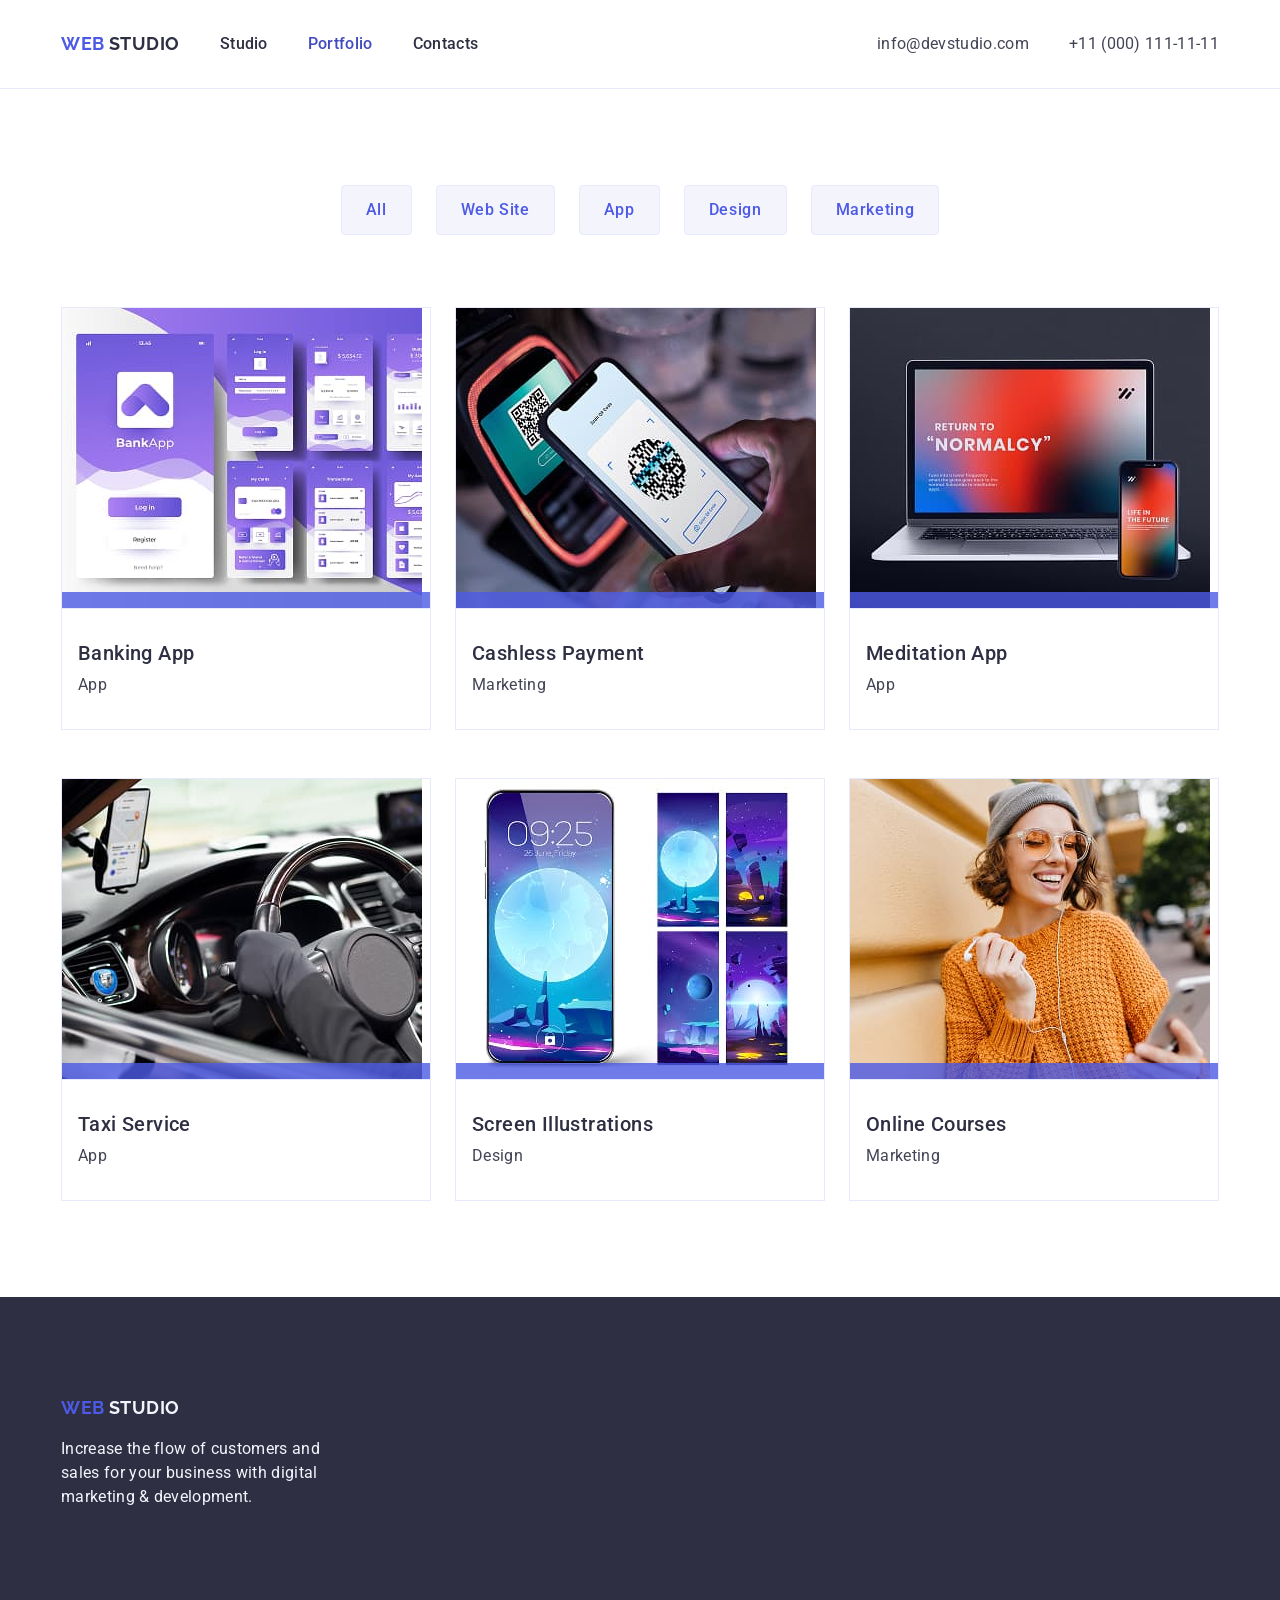
==== commit 46ec48df: "HW-02: portfolio section (6 cards), fonts, normalize, styles per Figma" ====
--- a/index.html
+++ b/index.html
@@ -6,7 +6,7 @@
   <meta name="viewport" content="width=device-width, initial-scale=1" />
   <title>WebStudio — Our Portfolio</title>
 
-  <!-- Google Fonts: Raleway 700; Roboto 400/500/700 (one link) -->
+  <!-- Google Fonts -->
   <link href="https://fonts.googleapis.com/css2?family=Raleway:wght@700&family=Roboto:wght@400;500;700&display=swap"
     rel="stylesheet" />
 
@@ -15,7 +15,7 @@
     crossorigin="anonymous" referrerpolicy="no-referrer" />
 
   <link rel="stylesheet" href="./css/styles.css" />
-  <meta name="description" content="GOIT Homework #2 — Our Portfolio section" />
+  <meta name="description" content="GOIT Homework #2 — Our Portfolio section (6 projects)" />
 </head>
 
 <body>
@@ -23,35 +23,40 @@
   <header class="header">
     <div class="container header__wrap">
       <a class="logo" href="./" aria-label="WebStudio home">
-        <!-- текстовий логотип, щоб відрізнити кольори у header/footer -->
         <span class="logo__accent">WEB</span><span class="logo__main">STUDIO</span>
       </a>
 
-      <nav class="nav" aria-label="Main">
+      <nav class="nav" aria-label="Головна навігація">
         <ul class="nav__list">
           <li><a class="nav__link" href="#">Studio</a></li>
-          <li><a class="nav__link nav__link--current" href="#">Portfolio</a></li>
+          <li>
+            <a class="nav__link nav__link--current" href="#">Portfolio</a>
+          </li>
           <li><a class="nav__link" href="#">Contacts</a></li>
         </ul>
       </nav>
 
       <address class="contacts">
         <ul class="contacts__list">
-          <li><a class="contacts__link" href="mailto:info@devstudio.com">info@devstudio.com</a></li>
-          <li><a class="contacts__link" href="tel:+110001111111">+11 (000) 111-11-11</a></li>
+          <li>
+            <a class="contacts__link" href="mailto:info@devstudio.com">info@devstudio.com</a>
+          </li>
+          <li>
+            <a class="contacts__link" href="tel:+110001111111">+11 (000) 111-11-11</a>
+          </li>
         </ul>
       </address>
     </div>
   </header>
 
   <main>
-    <!-- ===== Our Portfolio (HW#2) ===== -->
+    <!-- ===== Our Portfolio ===== -->
     <section class="section portfolio" aria-labelledby="portfolio-title">
       <div class="container">
         <h1 id="portfolio-title" class="visually-hidden">Our Portfolio</h1>
 
         <!-- Filters -->
-        <ul class="filters" role="tablist" aria-label="Portfolio filters">
+        <ul class="filters" aria-label="Portfolio filters">
           <li><button class="filters__btn" type="button">All</button></li>
           <li><button class="filters__btn" type="button">Web Site</button></li>
           <li><button class="filters__btn" type="button">App</button></li>
@@ -59,14 +64,15 @@
           <li><button class="filters__btn" type="button">Marketing</button></li>
         </ul>
 
-        <!-- Cards -->
+        <!-- Cards (6 шт) -->
         <ul class="grid">
-          <!-- 1 -->
           <li class="card">
             <a class="card__link" href="#">
               <div class="card__thumb">
                 <img src="./images/portfolio/banking-app.jpg" alt="Banking App interface screens" width="360" />
-                <p class="card__overlay">14 stylish and user-friendly app design concepts with modern UI kit.</p>
+                <p class="card__overlay">
+                  14 stylish and user-friendly app design concepts with modern UI kit.
+                </p>
               </div>
               <div class="card__info">
                 <h2 class="card__title">Banking App</h2>
@@ -75,12 +81,13 @@
             </a>
           </li>
 
-          <!-- 2 -->
           <li class="card">
             <a class="card__link" href="#">
               <div class="card__thumb">
-                <img src="./images/portfolio/cashless.jpg" alt="Tap to pay terminal and phone" width="360" />
-                <p class="card__overlay">Seamless NFC payments and clear checkout flow for businesses.</p>
+                <img src="./images/portfolio/cashless.jpg" alt="Tap-to-pay terminal and phone" width="360" />
+                <p class="card__overlay">
+                  Seamless NFC payments and clear checkout flow for businesses.
+                </p>
               </div>
               <div class="card__info">
                 <h2 class="card__title">Cashless Payment</h2>
@@ -89,12 +96,13 @@
             </a>
           </li>
 
-          <!-- 3 -->
           <li class="card">
             <a class="card__link" href="#">
               <div class="card__thumb">
                 <img src="./images/portfolio/meditation-app.jpg" alt="Meditation mobile app preview" width="360" />
-                <p class="card__overlay">Calm palette, clean typography and guided sessions.</p>
+                <p class="card__overlay">
+                  Calm palette, clean typography and guided sessions.
+                </p>
               </div>
               <div class="card__info">
                 <h2 class="card__title">Meditation App</h2>
@@ -103,12 +111,13 @@
             </a>
           </li>
 
-          <!-- 4 -->
           <li class="card">
             <a class="card__link" href="#">
               <div class="card__thumb">
                 <img src="./images/portfolio/taxi-service.jpg" alt="Taxi app map with car route" width="360" />
-                <p class="card__overlay">Realtime ride tracking and transparent pricing.</p>
+                <p class="card__overlay">
+                  Realtime ride tracking and transparent pricing.
+                </p>
               </div>
               <div class="card__info">
                 <h2 class="card__title">Taxi Service</h2>
@@ -117,12 +126,13 @@
             </a>
           </li>
 
-          <!-- 5 -->
           <li class="card">
             <a class="card__link" href="#">
               <div class="card__thumb">
                 <img src="./images/portfolio/screen-illustrations.jpg" alt="Abstract UI illustrations" width="360" />
-                <p class="card__overlay">Illustrations for onboarding and empty states.</p>
+                <p class="card__overlay">
+                  Illustrations for onboarding and empty states.
+                </p>
               </div>
               <div class="card__info">
                 <h2 class="card__title">Screen Illustrations</h2>
@@ -131,12 +141,13 @@
             </a>
           </li>
 
-          <!-- 6 -->
           <li class="card">
             <a class="card__link" href="#">
               <div class="card__thumb">
                 <img src="./images/portfolio/online-courses.jpg" alt="Laptop with course dashboard" width="360" />
-                <p class="card__overlay">Marketplace with progress tracking and tutor ratings.</p>
+                <p class="card__overlay">
+                  Marketplace with progress tracking and tutor ratings.
+                </p>
               </div>
               <div class="card__info">
                 <h2 class="card__title">Online Courses</h2>
--- a/css/styles.css
+++ b/css/styles.css
@@ -1,160 +1,253 @@
-:root{  --background: #ECECEC;
-        --background-nav:#FFFFFF;
-        --background-footer: #2F303A;
-        --background-section:#F5F4FA;
-        --text1-color:#212121;
-        --text2-color:#757575;
-        --accent-txt-cl:#2196F3;
-        --white-txt-cl:#FFFFFF;  
-        --font1:"Roboto",
-                sans-serif;
-        --font2: "Raleway",
-                sans-serif;}
-
-body{
-        font-family: var(--font1);
-        font-size: 14px; 
-        line-height: 1.14;
-        background-color: var(--background);
-}
-
-.list{list-style: none;}
-.link{text-decoration: none;}
-
-.header-link{
-        font-weight: 500;
-        font-size: 14px;
-        line-height: 1.14;
-        letter-spacing: 0.02em;
-        color:var(--text1-color);}
-
-.header-link:hover,
-.header-link:focus {color: var(--accent-txt-cl);}
-.header-contact{
-        font-weight: 500;
-        font-size: 14px;
-        line-height: 1.14;
-        letter-spacing: 0.02em;
-        color: var(--text2-color);}
-.header-mail{
-        color: var(--text2-color);
-}
-
-.header-mail:hover{
-color: var(--accent-txt-cl);
-cursor:pointer;
-        }
-
-.hero{
-        width: 1600px;
-        height: 600px;
-        left: 0px;
-        top: 80px;
-        background-color: var(--background-footer);}
-.hero-text{
-        font-family: var(--font1);
-        font-style: normal;
-        font-weight: 900;
-        font-size: 44px;
-        line-height: 1.36;
-        text-align: center;
-        letter-spacing: 0.06em;
-        text-transform: uppercase;
-        color: var(--white-txt-cl);
-        width: 696px;
-        height: 120px;
-        left: 452px;
-        top: 280px;
-        position: absolute;
-}
-
-.btn{
-        font-family: inherit;
-        font-weight: 700;
-        font-size: 16px;
-        line-height: 1.87;
-        letter-spacing: 0.06em;
-        box-shadow: 0px 4px 4px rgba(0, 0, 0, 0.15);
-        border-radius: 4px;
-        border: 0ex;
-        cursor: pointer;
-        background-color: transparent;
-}
-
-.btn-mode-dark {
-        color: var(--white-txt-cl);
-        background: var(--accent-txt-cl);
-        position: absolute;
-        width: 216px;
-        height: 50px;
-        left: 692px;
-        top: 430px;
-}
-
-.btn-mode-light {color: var(--text1-color);
-        background: var(--background-section);}
-.btn-mode-light:hover, .btn-mode-light:focus{
-        color: var(--white-txt-cl);
-        background: var(--accent-txt-cl);
-}
-
-.web {color: var(--accent-txt-cl);}
-.studio {color: black;}
-
-.header-logo{
-                font-family: var(--font2);
-                font-style: normal;
-                font-weight: 700;
-                font-size: 26px;
-                line-height: 31px;
-                letter-spacing: 0.03em;               
-}
-
-.studio-white{
-    color: var(--white-txt-cl);    
-}
-.footer-logo {
-        font-family: var(--font2);
-                font-style: normal;
-                font-weight: 700;
-                font-size: 26px;
-                line-height: 31px;
-                letter-spacing: 0.03em;
-        }
-
-.footer-adress{
-        font-family: var(--font1);
-        font-style: normal;
-        font-weight: 400;
-        font-size: 14px;
-        line-height: 1.71;
-        letter-spacing: 0.03em;
-        color: var(--white-txt-cl);
-}
-.footer-contact {
-                font-family: var(--font1);
-                font-style: normal;
-                font-weight: 400;
-                font-size: 14px;
-                line-height: 1.71;
-                letter-spacing: 0.03em;        
-                color: rgba(255, 255, 255, 0.6);
-}
-
-.footer-mail {
-                font-family: var(--font1);
-                font-style: normal;
-                font-weight: 400;
-                font-size: 14px;
-                line-height: 1.71;
-                letter-spacing: 0.03em;        
-                color: rgba(255, 255, 255, 0.6);
-}
-
+:root {
+    /* Colors (Figma) */
+    --iris: #4d5ae5;
+    --ocean: #404bbf;
+    --navy-blue: #2e2f42;
+    --green: #31d0aa;
+    --slate: #434455;
+    --light-slate: #8e8f99;
+    --cornflower: #e7e9fc;
+    --cloud: #f4f4fd;
+    --white: #fff;
+
+    /* Typography */
+    --h3: 20px;
+    --h3-lh: 1.2;
+    --body: 16px;
+    --body-lh: 1.5;
+    --ls-2: 0.02em;
+    --ls-4: 0.04em;
+}
+
+/* Base */
+* {
+    box-sizing: border-box;
+}
+
+img {
+    display: block;
+    max-width: 100%;
+    height: auto;
+}
+
+ul {
+    margin: 0;
+    padding: 0;
+    list-style: none;
+}
+
+body {
+    font-family: "Roboto", system-ui, -apple-system, "Segoe UI", Arial, sans-serif;
+    font-size: var(--body);
+    line-height: var(--body-lh);
+    letter-spacing: var(--ls-2);
+    color: var(--slate);
+    background: var(--white);
+}
+
+button {
+    font-family: inherit;
+}
+
+.container {
+    width: min(1158px, 100% - 32px);
+    margin-inline: auto;
+}
+
+.visually-hidden {
+    position: absolute;
+    width: 1px;
+    height: 1px;
+    margin: -1px;
+    overflow: hidden;
+    clip: rect(0 0 0 0);
+    white-space: nowrap;
+    border: 0;
+    padding: 0;
+}
+
+/* Header */
 .header {
-        background-color: var(--background-nav);
-}
-
+    background: var(--white);
+    border-bottom: 1px solid var(--cornflower);
+}
+
+.header__wrap {
+    display: flex;
+    align-items: center;
+    gap: 40px;
+    padding-block: 24px;
+}
+
+/* Logo (text) */
+.logo {
+    font-family: "Raleway", sans-serif;
+    font-weight: 700;
+    font-size: 18px;
+    line-height: 1.17;
+    /* 21/18 */
+    letter-spacing: 0.03em;
+    text-transform: uppercase;
+    text-decoration: none;
+    display: inline-flex;
+    gap: 4px;
+}
+
+.logo__accent {
+    color: --iris;
+}
+
+/* will be overridden below to actual var */
+.logo__accent {
+    color: var(--iris);
+}
+
+.logo__main {
+    color: var(--navy-blue);
+}
+
+.footer .logo__main {
+    color: var(--cloud);
+}
+
+/* Nav & contacts */
+.nav__list {
+    display: flex;
+    gap: 40px;
+}
+
+.nav__link {
+    display: inline-block;
+    padding: 8px 0;
+    text-decoration: none;
+    color: var(--navy-blue);
+    font-weight: 500;
+}
+
+.nav__link:hover,
+.nav__link:focus {
+    color: var(--ocean);
+}
+
+.nav__link--current {
+    color: var(--ocean);
+}
+
+.contacts {
+    margin-left: auto;
+    font-style: normal;
+}
+
+.contacts__list {
+    display: flex;
+    gap: 40px;
+}
+
+.contacts__link {
+    text-decoration: none;
+    color: var(--slate);
+}
+
+.contacts__link:hover,
+.contacts__link:focus {
+    color: var(--ocean);
+}
+
+/* Sections */
+.section {
+    padding-block: 96px;
+}
+
+/* Filters */
+.filters {
+    display: flex;
+    gap: 24px;
+    flex-wrap: wrap;
+    justify-content: center;
+    margin-bottom: 72px;
+}
+
+.filters__btn {
+    padding: 12px 24px;
+    border-radius: 4px;
+    border: 1px solid var(--cornflower);
+    background: var(--cloud);
+    color: var(--iris);
+    font-weight: 500;
+    line-height: 1.5;
+    letter-spacing: var(--ls-4);
+    cursor: pointer;
+}
+
+.filters__btn:hover,
+.filters__btn:focus {
+    background: var(--ocean);
+    color: var(--white);
+    border-color: var(--ocean);
+}
+
+/* Portfolio grid & cards */
+.grid {
+    display: grid;
+    grid-template-columns: repeat(3, 1fr);
+    gap: 48px 24px;
+}
+
+.card__link {
+    display: block;
+    color: inherit;
+    text-decoration: none;
+    border: 1px solid var(--cornflower);
+    background: var(--white);
+}
+
+.card__thumb {
+    position: relative;
+    overflow: hidden;
+}
+
+.card__overlay {
+    position: absolute;
+    inset: 0;
+    background: rgba(77, 90, 229, 0.8);
+    color: var(--white);
+    padding: 40px 32px;
+    transform: translateY(100%);
+    transition: transform 250ms ease;
+}
+
+.card__link:hover .card__overlay,
+.card__link:focus .card__overlay {
+    transform: translateY(0);
+}
+
+.card__info {
+    padding: 32px 16px;
+    border-top: 1px solid var(--cornflower);
+}
+
+.card__title {
+    margin: 0 0 8px;
+    color: var(--navy-blue);
+    font-size: var(--h3);
+    line-height: var(--h3-lh);
+    letter-spacing: var(--ls-2);
+    font-weight: 500;
+}
+
+.card__meta {
+    margin: 0;
+}
+
+/* Footer */
 .footer {
-        background-color: var(--background-footer);
+    background: var(--navy-blue);
+    color: var(--cloud);
+    padding-block: 100px;
+}
+
+.footer__text {
+    max-width: 264px;
+    margin: 16px 0 0;
+    line-height: 1.5;
 }
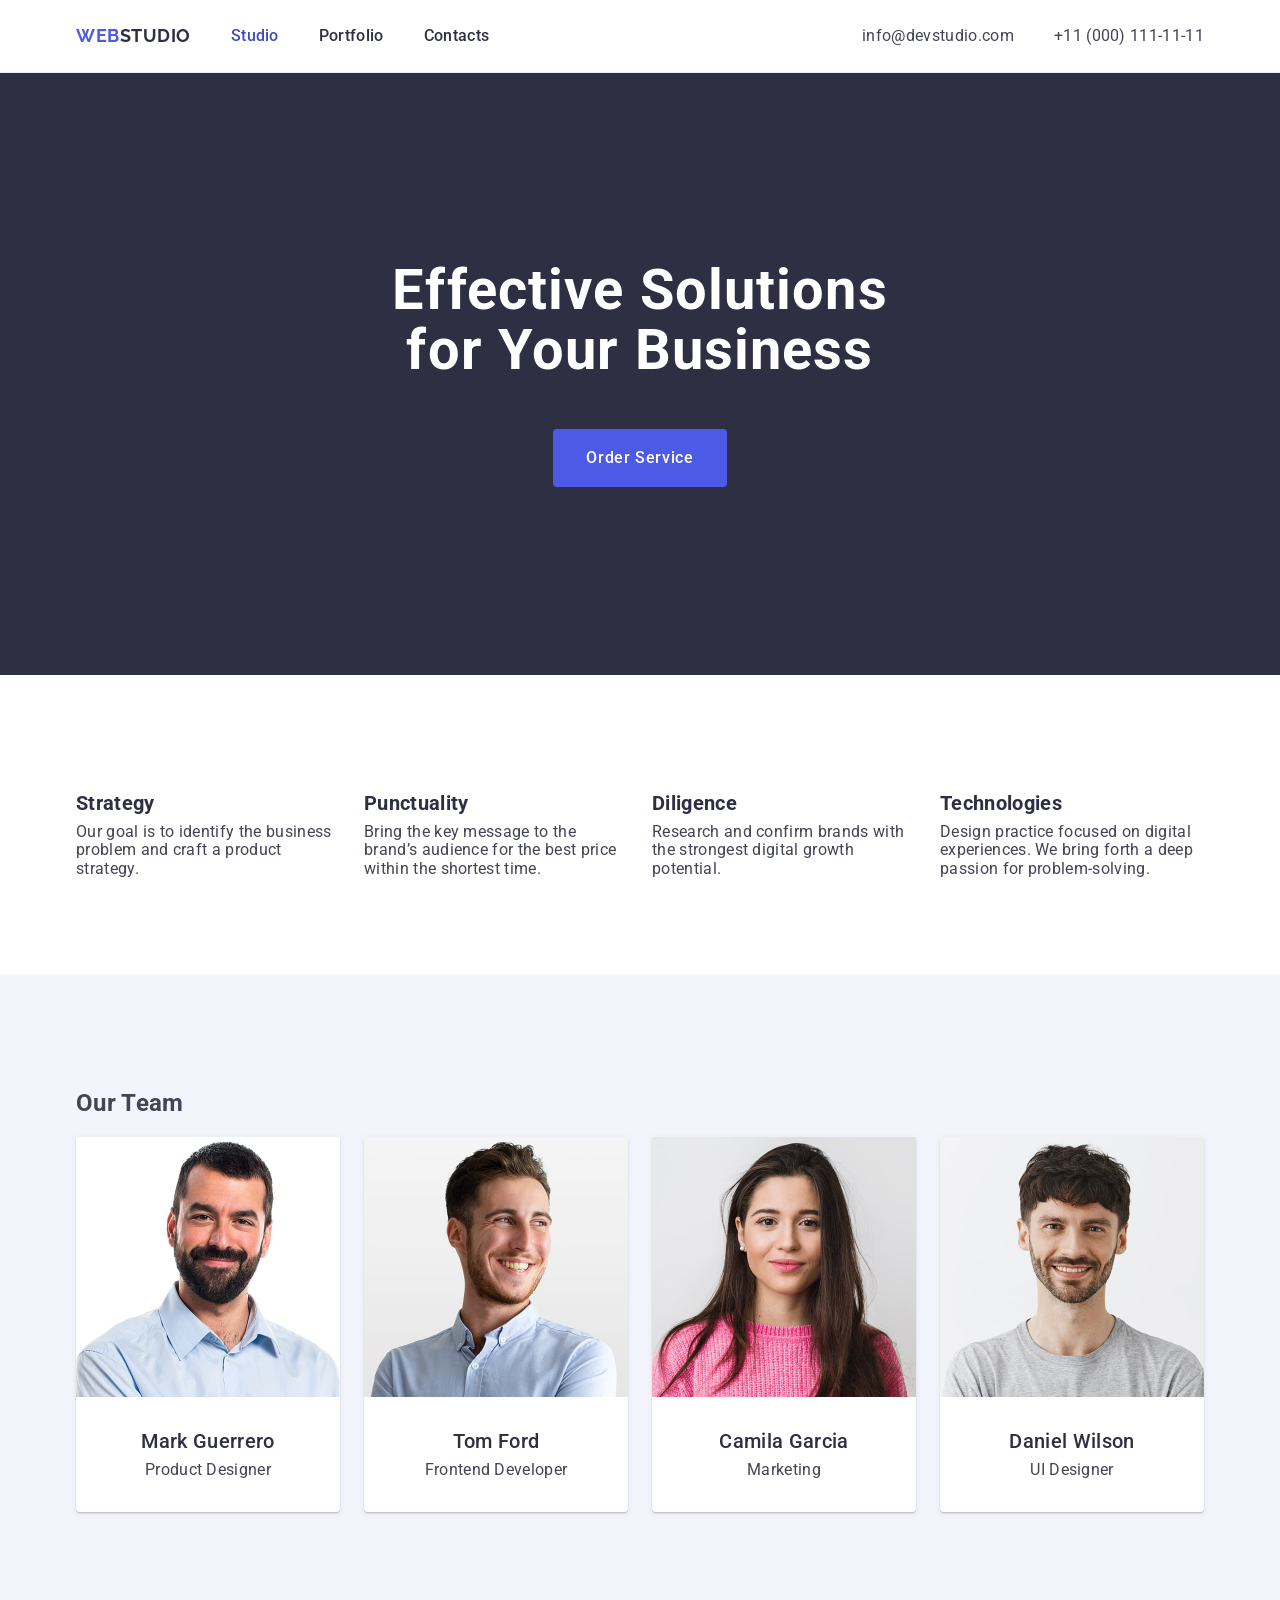
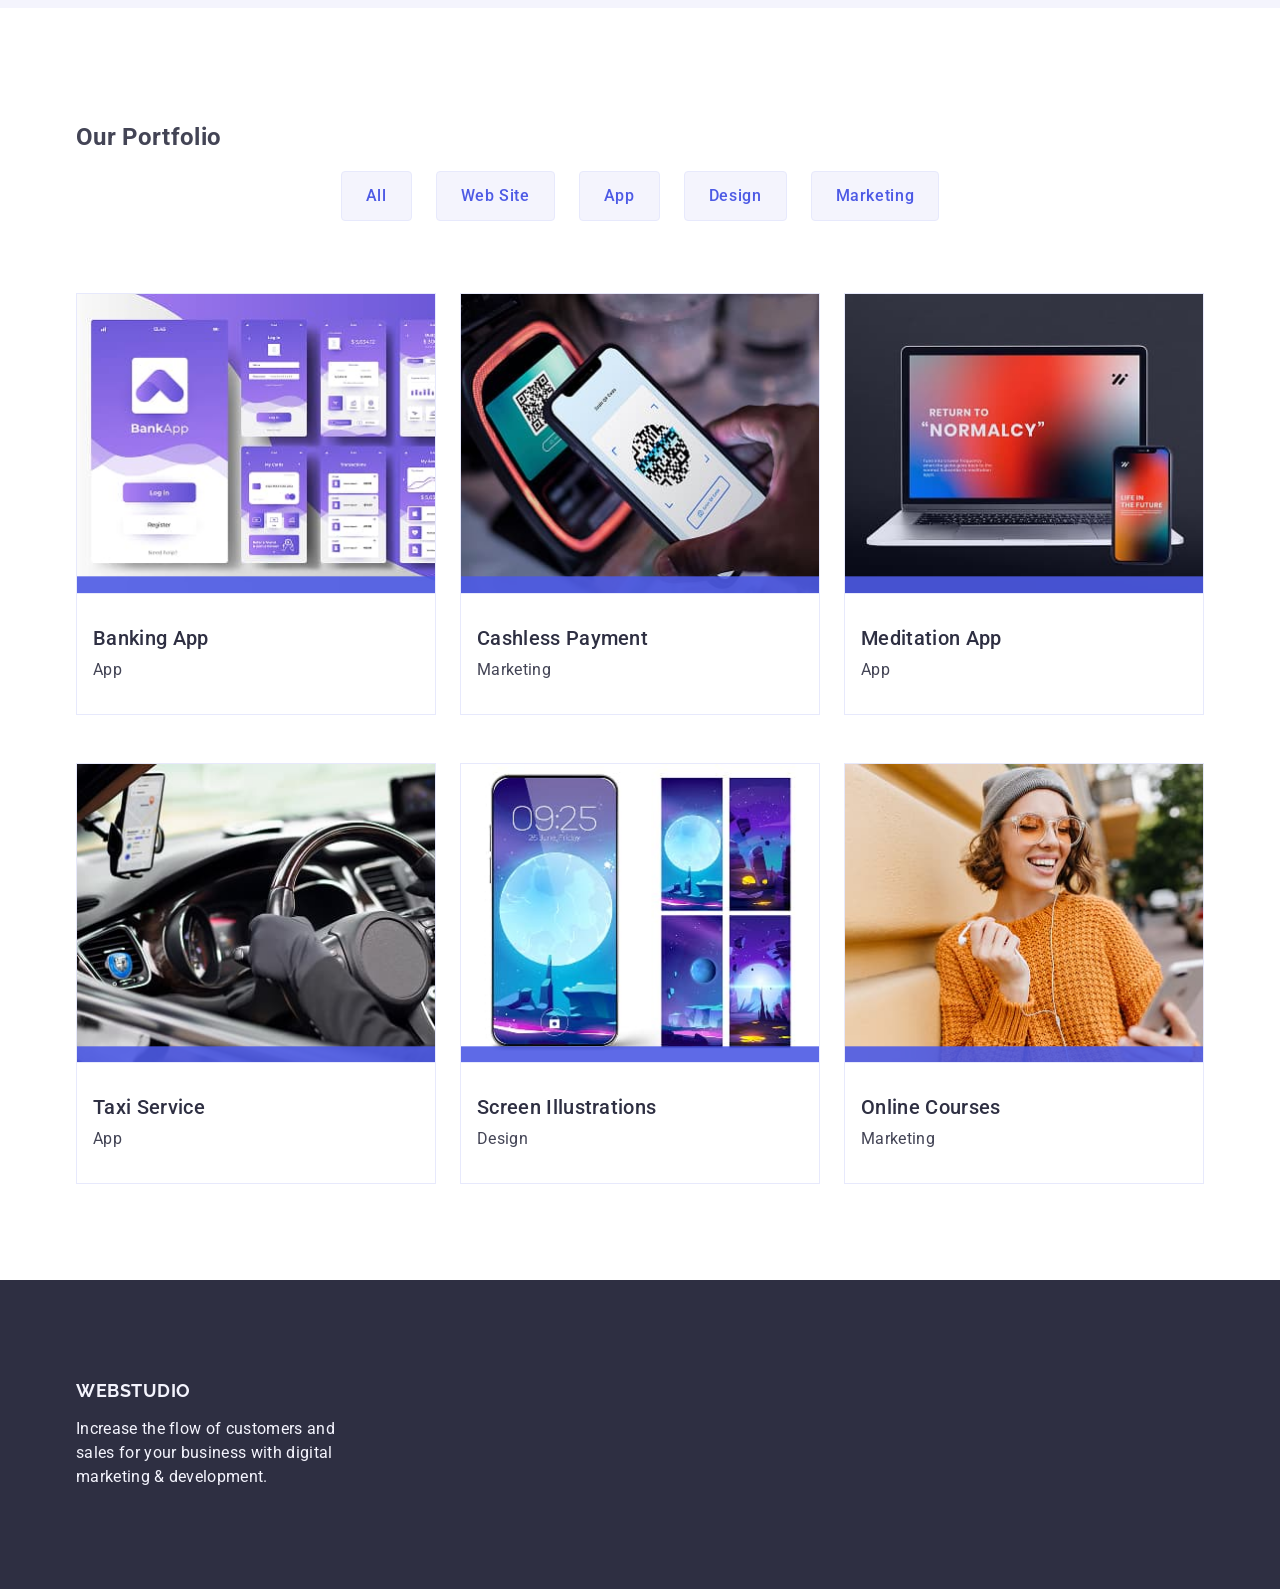
==== commit 4b7f9e07: "HW-02 final: semantic, clean CSS, correct fonts and overlays" ====
--- a/index.html
+++ b/index.html
@@ -1,176 +1,256 @@
 <!DOCTYPE html>
 <html lang="uk">
-
-<head>
-  <meta charset="UTF-8" />
-  <meta name="viewport" content="width=device-width, initial-scale=1" />
-  <title>WebStudio — Our Portfolio</title>
-
-  <!-- Google Fonts -->
-  <link href="https://fonts.googleapis.com/css2?family=Raleway:wght@700&family=Roboto:wght@400;500;700&display=swap"
-    rel="stylesheet" />
-
-  <!-- modern-normalize -->
-  <link rel="stylesheet" href="https://cdnjs.cloudflare.com/ajax/libs/modern-normalize/2.0.0/modern-normalize.min.css"
-    crossorigin="anonymous" referrerpolicy="no-referrer" />
-
-  <link rel="stylesheet" href="./css/styles.css" />
-  <meta name="description" content="GOIT Homework #2 — Our Portfolio section (6 projects)" />
-</head>
-
-<body>
-  <!-- ===== Header ===== -->
-  <header class="header">
-    <div class="container header__wrap">
-      <a class="logo" href="./" aria-label="WebStudio home">
-        <span class="logo__accent">WEB</span><span class="logo__main">STUDIO</span>
-      </a>
-
-      <nav class="nav" aria-label="Головна навігація">
-        <ul class="nav__list">
-          <li><a class="nav__link" href="#">Studio</a></li>
-          <li>
-            <a class="nav__link nav__link--current" href="#">Portfolio</a>
-          </li>
-          <li><a class="nav__link" href="#">Contacts</a></li>
-        </ul>
-      </nav>
-
-      <address class="contacts">
-        <ul class="contacts__list">
-          <li>
-            <a class="contacts__link" href="mailto:info@devstudio.com">info@devstudio.com</a>
-          </li>
-          <li>
-            <a class="contacts__link" href="tel:+110001111111">+11 (000) 111-11-11</a>
-          </li>
-        </ul>
-      </address>
-    </div>
-  </header>
-
-  <main>
-    <!-- ===== Our Portfolio ===== -->
-    <section class="section portfolio" aria-labelledby="portfolio-title">
-      <div class="container">
-        <h1 id="portfolio-title" class="visually-hidden">Our Portfolio</h1>
-
-        <!-- Filters -->
-        <ul class="filters" aria-label="Portfolio filters">
-          <li><button class="filters__btn" type="button">All</button></li>
-          <li><button class="filters__btn" type="button">Web Site</button></li>
-          <li><button class="filters__btn" type="button">App</button></li>
-          <li><button class="filters__btn" type="button">Design</button></li>
-          <li><button class="filters__btn" type="button">Marketing</button></li>
-        </ul>
-
-        <!-- Cards (6 шт) -->
-        <ul class="grid">
-          <li class="card">
-            <a class="card__link" href="#">
-              <div class="card__thumb">
-                <img src="./images/portfolio/banking-app.jpg" alt="Banking App interface screens" width="360" />
-                <p class="card__overlay">
-                  14 stylish and user-friendly app design concepts with modern UI kit.
-                </p>
-              </div>
-              <div class="card__info">
-                <h2 class="card__title">Banking App</h2>
-                <p class="card__meta">App</p>
-              </div>
-            </a>
-          </li>
-
-          <li class="card">
-            <a class="card__link" href="#">
-              <div class="card__thumb">
-                <img src="./images/portfolio/cashless.jpg" alt="Tap-to-pay terminal and phone" width="360" />
-                <p class="card__overlay">
-                  Seamless NFC payments and clear checkout flow for businesses.
-                </p>
-              </div>
-              <div class="card__info">
-                <h2 class="card__title">Cashless Payment</h2>
-                <p class="card__meta">Marketing</p>
-              </div>
-            </a>
-          </li>
-
-          <li class="card">
-            <a class="card__link" href="#">
-              <div class="card__thumb">
-                <img src="./images/portfolio/meditation-app.jpg" alt="Meditation mobile app preview" width="360" />
-                <p class="card__overlay">
-                  Calm palette, clean typography and guided sessions.
-                </p>
-              </div>
-              <div class="card__info">
-                <h2 class="card__title">Meditation App</h2>
-                <p class="card__meta">App</p>
-              </div>
-            </a>
-          </li>
-
-          <li class="card">
-            <a class="card__link" href="#">
-              <div class="card__thumb">
-                <img src="./images/portfolio/taxi-service.jpg" alt="Taxi app map with car route" width="360" />
-                <p class="card__overlay">
-                  Realtime ride tracking and transparent pricing.
-                </p>
-              </div>
-              <div class="card__info">
-                <h2 class="card__title">Taxi Service</h2>
-                <p class="card__meta">App</p>
-              </div>
-            </a>
-          </li>
-
-          <li class="card">
-            <a class="card__link" href="#">
-              <div class="card__thumb">
-                <img src="./images/portfolio/screen-illustrations.jpg" alt="Abstract UI illustrations" width="360" />
-                <p class="card__overlay">
-                  Illustrations for onboarding and empty states.
-                </p>
-              </div>
-              <div class="card__info">
-                <h2 class="card__title">Screen Illustrations</h2>
-                <p class="card__meta">Design</p>
-              </div>
-            </a>
-          </li>
-
-          <li class="card">
-            <a class="card__link" href="#">
-              <div class="card__thumb">
-                <img src="./images/portfolio/online-courses.jpg" alt="Laptop with course dashboard" width="360" />
-                <p class="card__overlay">
-                  Marketplace with progress tracking and tutor ratings.
-                </p>
-              </div>
-              <div class="card__info">
-                <h2 class="card__title">Online Courses</h2>
-                <p class="card__meta">Marketing</p>
-              </div>
-            </a>
-          </li>
-        </ul>
+  <head>
+    <meta charset="UTF-8" />
+    <meta name="viewport" content="width=device-width, initial-scale=1" />
+    <title>WebStudio — Our Portfolio</title>
+
+    <!-- Google Fonts (одним посиланням) -->
+    <link
+      href="https://fonts.googleapis.com/css2?family=Raleway:wght@700&family=Roboto:wght@400;500;700&display=swap"
+      rel="stylesheet"
+    />
+
+    <!-- modern-normalize перед стилями -->
+    <link
+      rel="stylesheet"
+      href="https://cdnjs.cloudflare.com/ajax/libs/modern-normalize/2.0.0/modern-normalize.min.css"
+    />
+
+    <link rel="stylesheet" href="./css/styles.css" />
+  </head>
+
+  <body>
+    <!-- Header -->
+    <header class="header">
+      <div class="container header__wrap">
+        <a href="./index.html" class="logo header__logo">
+          <span class="logo__accent logo__accent--header">WEB</span>STUDIO
+        </a>
+
+        <nav class="nav">
+          <ul class="nav__list">
+            <li><a class="nav__link nav__link--current" href="./index.html">Studio</a></li>
+            <li><a class="nav__link" href="#">Portfolio</a></li>
+            <li><a class="nav__link" href="#">Contacts</a></li>
+          </ul>
+        </nav>
+
+        <address class="contacts">
+          <ul class="contacts__list">
+            <li>
+              <a class="contacts__link" href="mailto:info@devstudio.com">info@devstudio.com</a>
+            </li>
+            <li>
+              <a class="contacts__link" href="tel:+110001111111">+11 (000) 111-11-11</a>
+            </li>
+          </ul>
+        </address>
       </div>
-    </section>
-  </main>
-
-  <!-- ===== Footer ===== -->
-  <footer class="footer">
-    <div class="container">
-      <a class="logo" href="./">
-        <span class="logo__accent">WEB</span><span class="logo__main">STUDIO</span>
-      </a>
-      <p class="footer__text">
-        Increase the flow of customers and sales for your business with digital marketing & development.
-      </p>
-    </div>
-  </footer>
-</body>
-
-</html>+    </header>
+
+    <main>
+      <!-- Hero -->
+      <section class="hero">
+        <div class="container hero__wrap">
+          <h1 class="hero__title">Effective Solutions for Your Business</h1>
+          <button class="btn btn--primary" type="button">Order Service</button>
+        </div>
+      </section>
+
+      <!-- Features -->
+      <section class="section features" aria-labelledby="features-title">
+        <div class="container">
+          <h2 id="features-title" class="visually-hidden">Our Advantages</h2>
+          <ul class="features__list">
+            <li class="features__item">
+              <h3 class="features__title">Strategy</h3>
+              <p class="features__text">
+                Our goal is to identify the business problem and craft a product strategy.
+              </p>
+            </li>
+            <li class="features__item">
+              <h3 class="features__title">Punctuality</h3>
+              <p class="features__text">
+                Bring the key message to the brand’s audience for the best price within the shortest
+                time.
+              </p>
+            </li>
+            <li class="features__item">
+              <h3 class="features__title">Diligence</h3>
+              <p class="features__text">
+                Research and confirm brands with the strongest digital growth potential.
+              </p>
+            </li>
+            <li class="features__item">
+              <h3 class="features__title">Technologies</h3>
+              <p class="features__text">
+                Design practice focused on digital experiences. We bring forth a deep passion for
+                problem-solving.
+              </p>
+            </li>
+          </ul>
+        </div>
+      </section>
+
+      <!-- Team -->
+      <section class="section team" aria-labelledby="team-title">
+        <div class="container">
+          <h2 id="team-title" class="section__title">Our Team</h2>
+          <ul class="team__grid">
+            <li class="team__card">
+              <img src="./images/team/mark-guerrero.jpg" alt="Mark Guerrero — Product Designer" width="264" />
+              <div class="team__info">
+                <h3 class="team__name">Mark Guerrero</h3>
+                <p class="team__role">Product Designer</p>
+              </div>
+            </li>
+            <li class="team__card">
+              <img src="./images/team/tom-ford.jpg" alt="Tom Ford — Frontend Developer" width="264" />
+              <div class="team__info">
+                <h3 class="team__name">Tom Ford</h3>
+                <p class="team__role">Frontend Developer</p>
+              </div>
+            </li>
+            <li class="team__card">
+              <img src="./images/team/camila-garcia.jpg" alt="Camila Garcia — Marketing" width="264" />
+              <div class="team__info">
+                <h3 class="team__name">Camila Garcia</h3>
+                <p class="team__role">Marketing</p>
+              </div>
+            </li>
+            <li class="team__card">
+              <img src="./images/team/daniel-wilson.jpg" alt="Daniel Wilson — UI Designer" width="264" />
+              <div class="team__info">
+                <h3 class="team__name">Daniel Wilson</h3>
+                <p class="team__role">UI Designer</p>
+              </div>
+            </li>
+          </ul>
+        </div>
+      </section>
+
+      <!-- Portfolio -->
+      <section class="section portfolio" aria-labelledby="portfolio-title">
+        <div class="container">
+          <h2 id="portfolio-title" class="section__title">Our Portfolio</h2>
+
+          <!-- Filters -->
+          <ul class="filters" aria-label="Portfolio filters">
+            <li><button class="filters__btn" type="button">All</button></li>
+            <li><button class="filters__btn" type="button">Web Site</button></li>
+            <li><button class="filters__btn" type="button">App</button></li>
+            <li><button class="filters__btn" type="button">Design</button></li>
+            <li><button class="filters__btn" type="button">Marketing</button></li>
+          </ul>
+
+          <!-- Cards -->
+          <ul class="projects">
+            <li class="card">
+              <a class="card__link" href="#">
+                <div class="card__thumb">
+                  <img src="./images/portfolio/banking-app.jpg" alt="Banking app screens" width="360" />
+                  <p class="card__overlay">
+                    14 stylish and user-friendly app design concepts with modern UI kit.
+                  </p>
+                </div>
+                <div class="card__meta">
+                  <h3 class="card__title">Banking App</h3>
+                  <p class="card__category">App</p>
+                </div>
+              </a>
+            </li>
+
+            <li class="card">
+              <a class="card__link" href="#">
+                <div class="card__thumb">
+                  <img src="./images/portfolio/cashless.jpg" alt="Tap-to-pay NFC terminal" width="360" />
+                  <p class="card__overlay">
+                    Seamless NFC payments and clear checkout flow for businesses.
+                  </p>
+                </div>
+                <div class="card__meta">
+                  <h3 class="card__title">Cashless Payment</h3>
+                  <p class="card__category">Marketing</p>
+                </div>
+              </a>
+            </li>
+
+            <li class="card">
+              <a class="card__link" href="#">
+                <div class="card__thumb">
+                  <img src="./images/portfolio/meditation-app.jpg" alt="Meditation mobile app" width="360" />
+                  <p class="card__overlay">
+                    Calm palette, clean typography and guided sessions.
+                  </p>
+                </div>
+                <div class="card__meta">
+                  <h3 class="card__title">Meditation App</h3>
+                  <p class="card__category">App</p>
+                </div>
+              </a>
+            </li>
+
+            <li class="card">
+              <a class="card__link" href="#">
+                <div class="card__thumb">
+                  <img src="./images/portfolio/taxi-service.jpg" alt="Taxi service app map" width="360" />
+                  <p class="card__overlay">
+                    Realtime ride tracking and transparent pricing.
+                  </p>
+                </div>
+                <div class="card__meta">
+                  <h3 class="card__title">Taxi Service</h3>
+                  <p class="card__category">App</p>
+                </div>
+              </a>
+            </li>
+
+            <li class="card">
+              <a class="card__link" href="#">
+                <div class="card__thumb">
+                  <img src="./images/portfolio/screen-illustrations.jpg" alt="Abstract illustrations" width="360" />
+                  <p class="card__overlay">
+                    Illustrations for onboarding and empty states.
+                  </p>
+                </div>
+                <div class="card__meta">
+                  <h3 class="card__title">Screen Illustrations</h3>
+                  <p class="card__category">Design</p>
+                </div>
+              </a>
+            </li>
+
+            <li class="card">
+              <a class="card__link" href="#">
+                <div class="card__thumb">
+                  <img src="./images/portfolio/online-courses.jpg" alt="Online courses dashboard" width="360" />
+                  <p class="card__overlay">
+                    Marketplace with progress tracking and tutor ratings.
+                  </p>
+                </div>
+                <div class="card__meta">
+                  <h3 class="card__title">Online Courses</h3>
+                  <p class="card__category">Marketing</p>
+                </div>
+              </a>
+            </li>
+          </ul>
+        </div>
+      </section>
+    </main>
+
+    <!-- Footer -->
+    <footer class="footer">
+      <div class="container footer__wrap">
+        <a href="./index.html" class="logo footer__logo">
+          <span class="logo__accent logo__accent--footer">WEB</span>STUDIO
+        </a>
+        <p class="footer__text">
+          Increase the flow of customers and sales for your business with digital marketing &
+          development.
+        </p>
+      </div>
+    </footer>
+  </body>
+</html>
--- a/css/styles.css
+++ b/css/styles.css
@@ -1,5 +1,5 @@
 :root {
-    /* Colors (Figma) */
+    /* Colors */
     --iris: #4d5ae5;
     --ocean: #404bbf;
     --navy-blue: #2e2f42;
@@ -10,18 +10,28 @@
     --cloud: #f4f4fd;
     --white: #fff;
 
-    /* Typography */
-    --h3: 20px;
-    --h3-lh: 1.2;
-    --body: 16px;
-    --body-lh: 1.5;
-    --ls-2: 0.02em;
-    --ls-4: 0.04em;
-}
-
-/* Base */
-* {
+    /* Fonts */
+    --font-main: "Roboto", system-ui, -apple-system, "Segoe UI", Arial, sans-serif;
+    --font-logo: "Raleway", system-ui, -apple-system, "Segoe UI", Arial, sans-serif;
+}
+
+/* Reset */
+html {
     box-sizing: border-box;
+}
+
+*,
+*::before,
+*::after {
+    box-sizing: inherit;
+}
+
+body {
+    font-family: var(--font-main);
+    color: var(--slate);
+    background-color: var(--white);
+    margin: 0;
+    letter-spacing: 0.02em;
 }
 
 img {
@@ -31,27 +41,30 @@
 }
 
 ul {
+    list-style: none;
     margin: 0;
     padding: 0;
-    list-style: none;
-}
-
-body {
-    font-family: "Roboto", system-ui, -apple-system, "Segoe UI", Arial, sans-serif;
-    font-size: var(--body);
-    line-height: var(--body-lh);
-    letter-spacing: var(--ls-2);
-    color: var(--slate);
-    background: var(--white);
+}
+
+a {
+    text-decoration: none;
+    color: inherit;
 }
 
 button {
     font-family: inherit;
-}
-
+    cursor: pointer;
+}
+
+/* Helpers */
 .container {
-    width: min(1158px, 100% - 32px);
-    margin-inline: auto;
+    width: 1158px;
+    padding: 0 15px;
+    margin: 0 auto;
+}
+
+.section {
+    padding: 96px 0;
 }
 
 .visually-hidden {
@@ -59,16 +72,15 @@
     width: 1px;
     height: 1px;
     margin: -1px;
-    overflow: hidden;
-    clip: rect(0 0 0 0);
-    white-space: nowrap;
     border: 0;
     padding: 0;
-}
-
-/* Header */
+    clip: rect(0 0 0 0);
+    overflow: hidden;
+    white-space: nowrap;
+}
+
+/* ===== Header ===== */
 .header {
-    background: var(--white);
     border-bottom: 1px solid var(--cornflower);
 }
 
@@ -76,41 +88,26 @@
     display: flex;
     align-items: center;
     gap: 40px;
-    padding-block: 24px;
-}
-
-/* Logo (text) */
+}
+
 .logo {
-    font-family: "Raleway", sans-serif;
+    font-family: var(--font-logo);
     font-weight: 700;
     font-size: 18px;
     line-height: 1.17;
-    /* 21/18 */
     letter-spacing: 0.03em;
     text-transform: uppercase;
-    text-decoration: none;
-    display: inline-flex;
-    gap: 4px;
-}
-
-.logo__accent {
-    color: --iris;
-}
-
-/* will be overridden below to actual var */
-.logo__accent {
+    color: var(--navy-blue);
+}
+
+.logo__accent--header {
     color: var(--iris);
 }
 
-.logo__main {
-    color: var(--navy-blue);
-}
-
-.footer .logo__main {
+.logo__accent--footer {
     color: var(--cloud);
 }
 
-/* Nav & contacts */
 .nav__list {
     display: flex;
     gap: 40px;
@@ -118,10 +115,10 @@
 
 .nav__link {
     display: inline-block;
-    padding: 8px 0;
-    text-decoration: none;
-    color: var(--navy-blue);
-    font-weight: 500;
+    padding: 24px 0;
+    font-weight: 500;
+    line-height: 1.5;
+    color: var(--navy-blue);
 }
 
 .nav__link:hover,
@@ -134,8 +131,8 @@
 }
 
 .contacts {
+    font-style: normal;
     margin-left: auto;
-    font-style: normal;
 }
 
 .contacts__list {
@@ -144,7 +141,9 @@
 }
 
 .contacts__link {
-    text-decoration: none;
+    display: inline-block;
+    padding: 24px 0;
+    line-height: 1.5;
     color: var(--slate);
 }
 
@@ -153,16 +152,101 @@
     color: var(--ocean);
 }
 
-/* Sections */
-.section {
-    padding-block: 96px;
-}
-
-/* Filters */
+/* ===== Hero ===== */
+.hero {
+    background-color: var(--navy-blue);
+    padding: 188px 0;
+    text-align: center;
+}
+
+.hero__title {
+    color: var(--white);
+    font-size: 56px;
+    line-height: 1.07;
+    letter-spacing: 0.02em;
+    font-weight: 700;
+    margin: 0 auto 48px;
+    max-width: 496px;
+}
+
+.btn {
+    padding: 16px 32px;
+    border: 1px solid transparent;
+    border-radius: 4px;
+    font-weight: 500;
+    line-height: 1.5;
+    letter-spacing: 0.04em;
+}
+
+.btn--primary {
+    background: var(--iris);
+    color: var(--white);
+}
+
+.btn--primary:hover,
+.btn--primary:focus {
+    background: var(--ocean);
+}
+
+/* ===== Features ===== */
+.features__list {
+    display: grid;
+    grid-template-columns: repeat(4, 1fr);
+    gap: 24px;
+}
+
+.features__title {
+    color: var(--navy-blue);
+    font-size: 20px;
+    line-height: 1.2;
+    margin-bottom: 8px;
+}
+
+.features__text {
+    margin: 0;
+}
+
+/* ===== Team ===== */
+.team {
+    background-color: var(--cloud);
+}
+
+.team__grid {
+    display: grid;
+    grid-template-columns: repeat(4, 1fr);
+    gap: 24px;
+}
+
+.team__card {
+    background-color: var(--white);
+    border-radius: 0 0 4px 4px;
+    box-shadow: 0 2px 1px rgba(46, 47, 66, 0.08),
+        0 1px 1px rgba(46, 47, 66, 0.16),
+        0 1px 6px rgba(46, 47, 66, 0.08);
+}
+
+.team__info {
+    padding: 32px 16px;
+    text-align: center;
+}
+
+.team__name {
+    color: var(--navy-blue);
+    font-size: 20px;
+    line-height: 1.2;
+    margin: 0 0 8px;
+    font-weight: 500;
+}
+
+.team__role {
+    margin: 0;
+    color: var(--slate);
+}
+
+/* ===== Portfolio ===== */
 .filters {
     display: flex;
     gap: 24px;
-    flex-wrap: wrap;
     justify-content: center;
     margin-bottom: 72px;
 }
@@ -171,34 +255,32 @@
     padding: 12px 24px;
     border-radius: 4px;
     border: 1px solid var(--cornflower);
-    background: var(--cloud);
+    background-color: var(--cloud);
     color: var(--iris);
     font-weight: 500;
     line-height: 1.5;
-    letter-spacing: var(--ls-4);
-    cursor: pointer;
+    letter-spacing: 0.04em;
+    transition: background-color 250ms, color 250ms, box-shadow 250ms, border-color 250ms;
 }
 
 .filters__btn:hover,
 .filters__btn:focus {
-    background: var(--ocean);
+    background-color: var(--ocean);
     color: var(--white);
     border-color: var(--ocean);
-}
-
-/* Portfolio grid & cards */
-.grid {
+    box-shadow: 0 3px 1px rgba(0, 0, 0, 0.1),
+        0 2px 1px rgba(0, 0, 0, 0.08),
+        0 2px 2px rgba(0, 0, 0, 0.12);
+}
+
+.projects {
     display: grid;
     grid-template-columns: repeat(3, 1fr);
     gap: 48px 24px;
 }
 
-.card__link {
-    display: block;
-    color: inherit;
-    text-decoration: none;
+.card {
     border: 1px solid var(--cornflower);
-    background: var(--white);
 }
 
 .card__thumb {
@@ -209,11 +291,12 @@
 .card__overlay {
     position: absolute;
     inset: 0;
-    background: rgba(77, 90, 229, 0.8);
+    background-color: rgba(77, 90, 229, 0.9);
     color: var(--white);
     padding: 40px 32px;
+    line-height: 1.5;
     transform: translateY(100%);
-    transition: transform 250ms ease;
+    transition: transform 250ms;
 }
 
 .card__link:hover .card__overlay,
@@ -221,33 +304,43 @@
     transform: translateY(0);
 }
 
-.card__info {
+.card__meta {
     padding: 32px 16px;
     border-top: 1px solid var(--cornflower);
 }
 
 .card__title {
     margin: 0 0 8px;
-    color: var(--navy-blue);
-    font-size: var(--h3);
-    line-height: var(--h3-lh);
-    letter-spacing: var(--ls-2);
-    font-weight: 500;
-}
-
-.card__meta {
-    margin: 0;
-}
-
-/* Footer */
+    font-size: 20px;
+    line-height: 1.2;
+    color: var(--navy-blue);
+    font-weight: 500;
+}
+
+.card__category {
+    margin: 0;
+    font-size: 16px;
+    line-height: 1.5;
+    color: var(--slate);
+}
+
+/* ===== Footer ===== */
 .footer {
-    background: var(--navy-blue);
+    background-color: var(--navy-blue);
+    padding: 100px 0;
+}
+
+.footer__logo {
+    display: inline-block;
+    margin-bottom: 16px;
     color: var(--cloud);
-    padding-block: 100px;
 }
 
 .footer__text {
     max-width: 264px;
-    margin: 16px 0 0;
-    line-height: 1.5;
+    margin: 0;
+    color: var(--cloud);
+    font-size: 16px;
+    line-height: 1.5;
+    letter-spacing: 0.02em;
 }
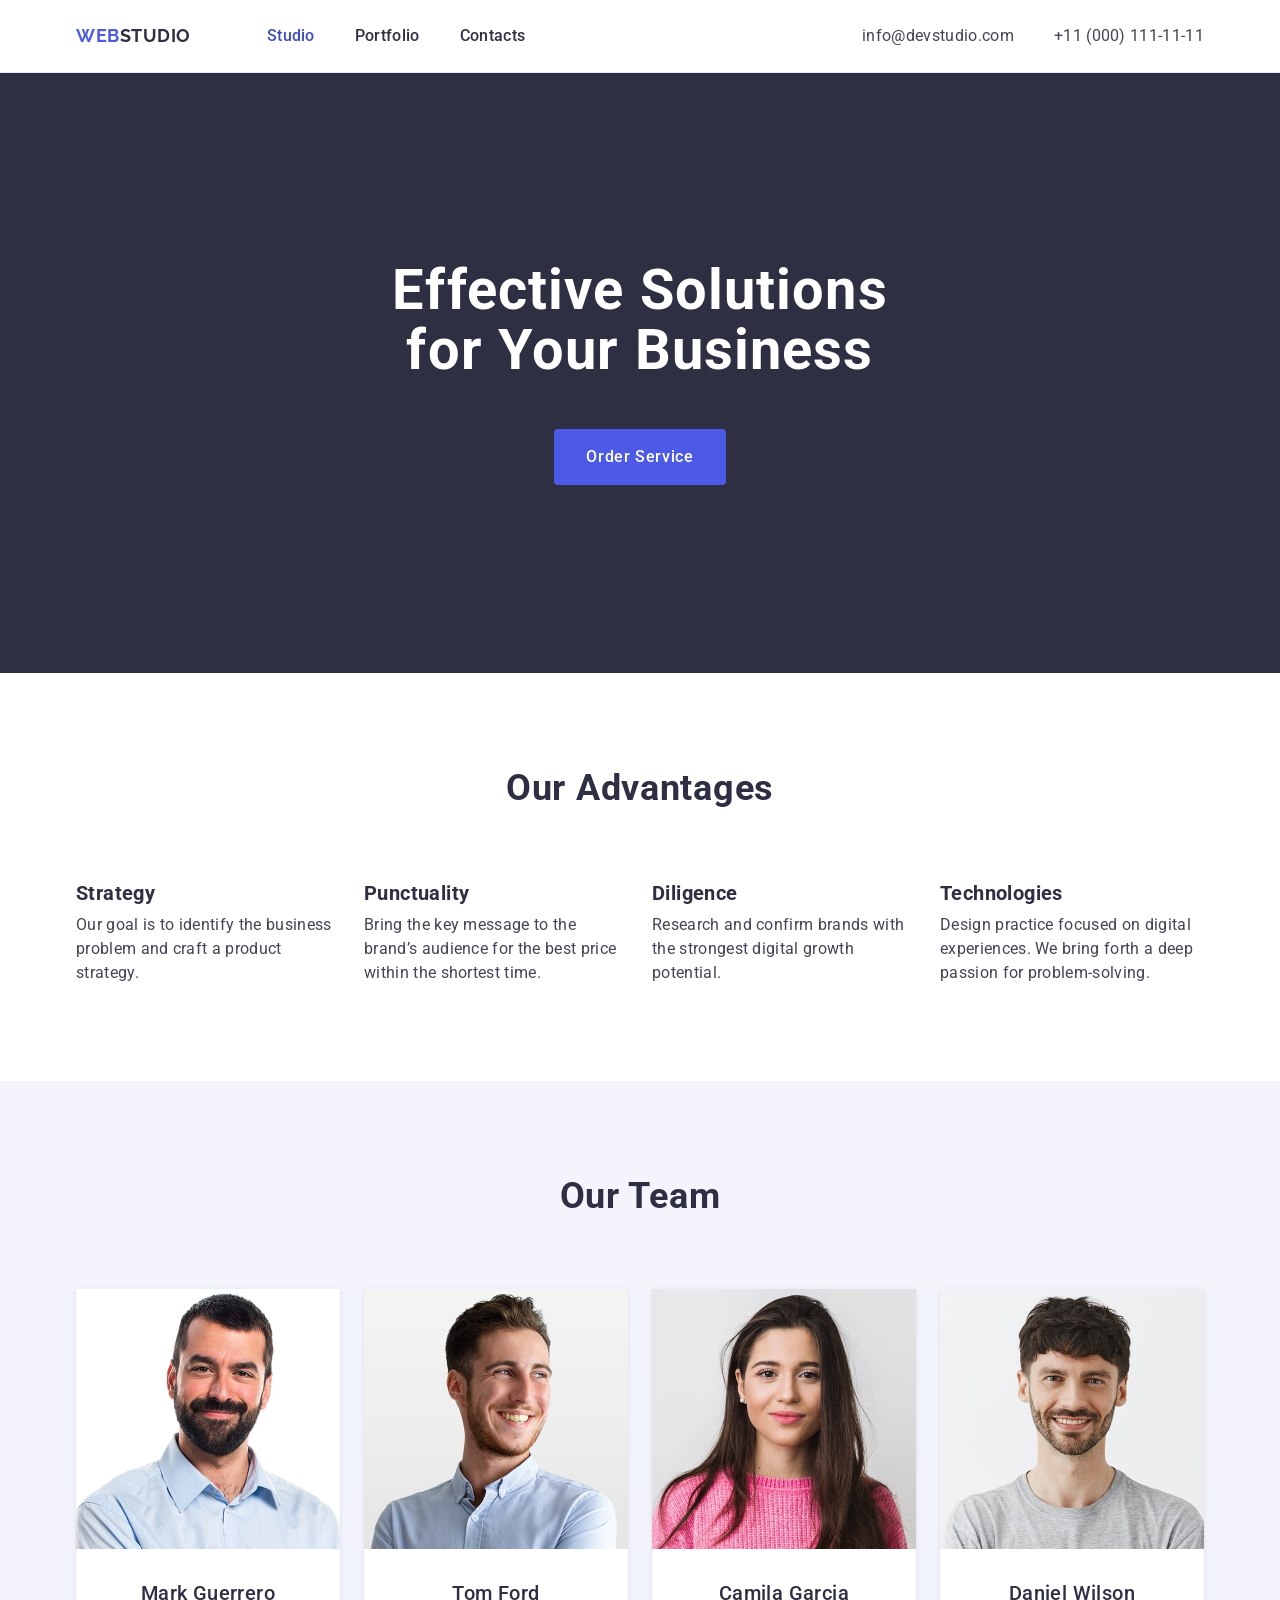
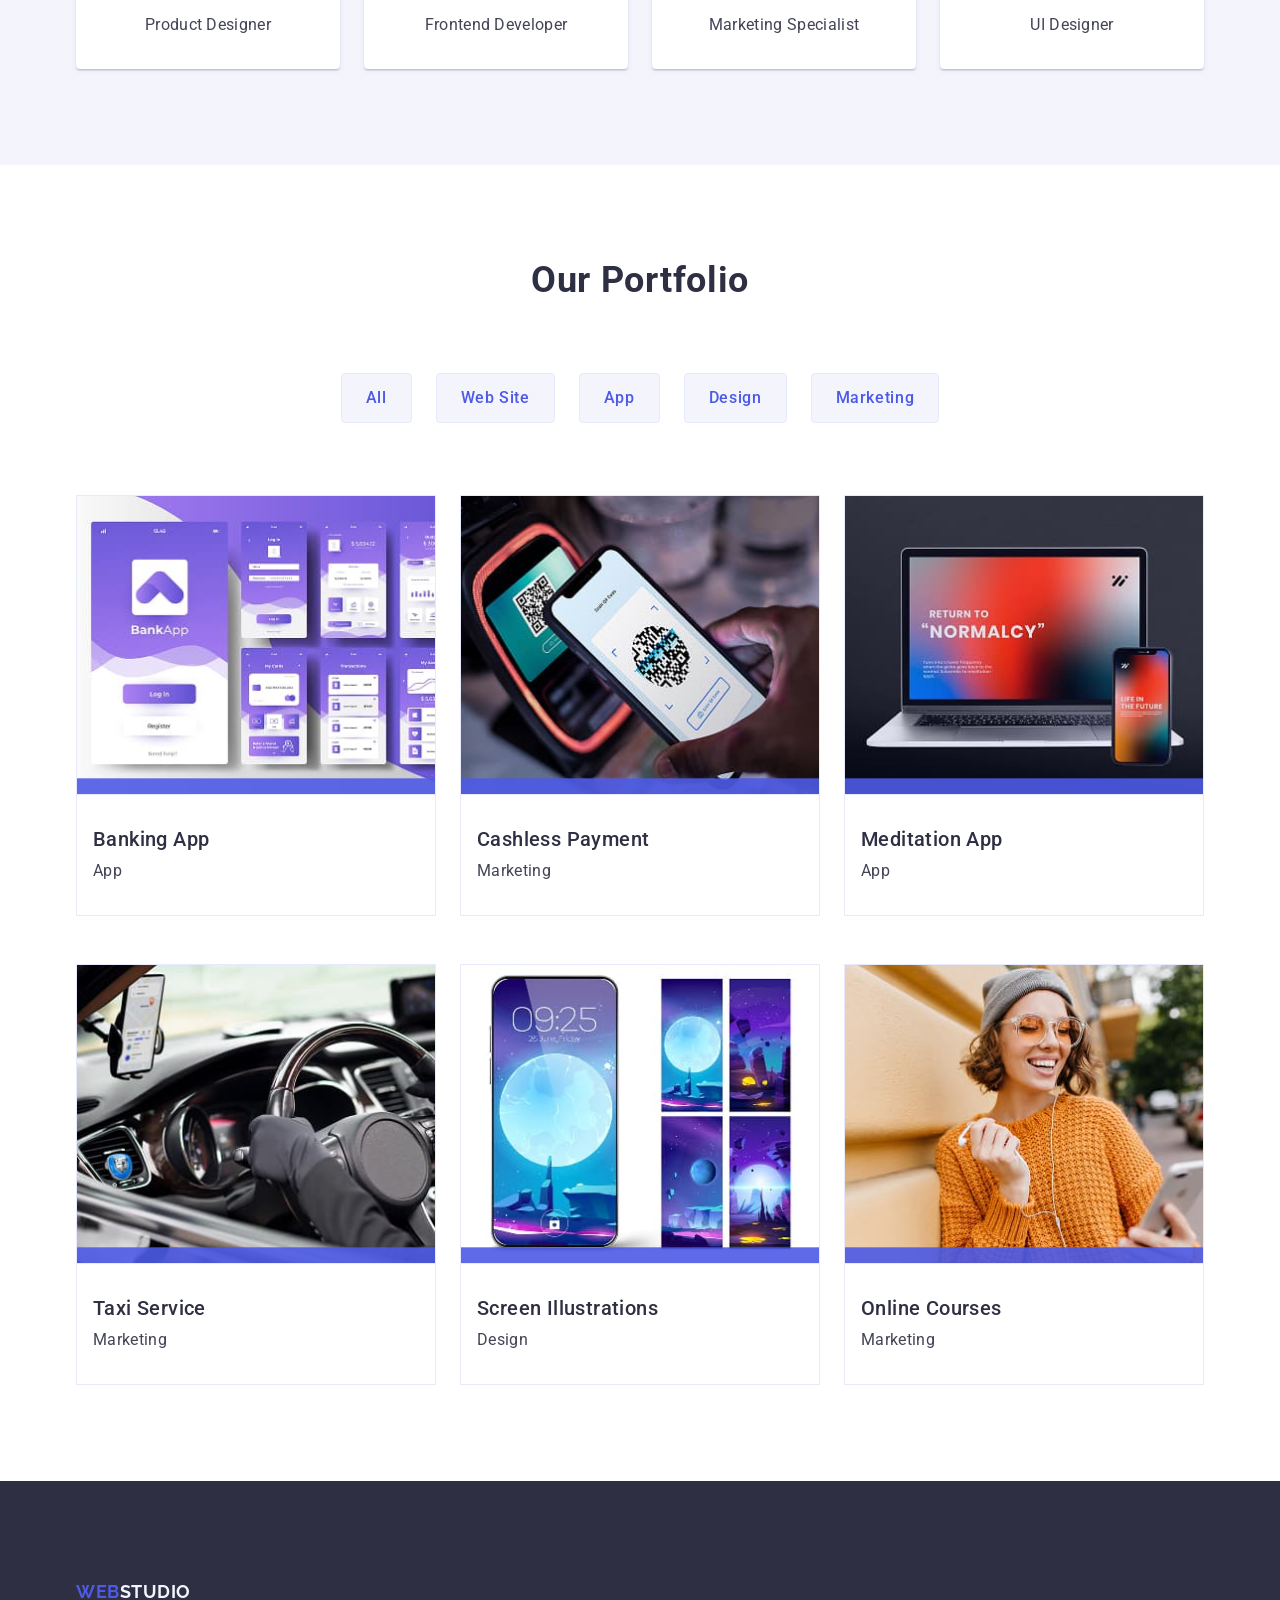
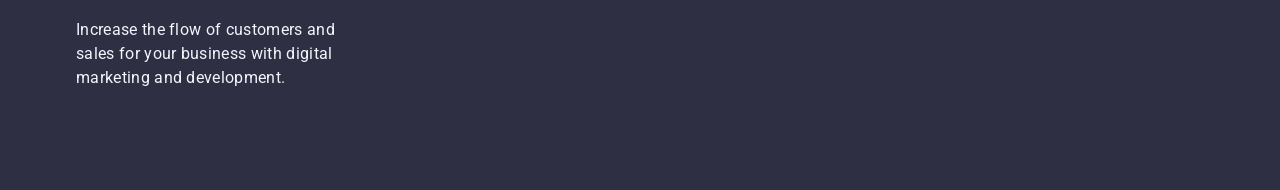
==== commit 32aa46fb: "HW-02 final: full layout matching Figma" ====
--- a/index.html
+++ b/index.html
@@ -1,256 +1,249 @@
 <!DOCTYPE html>
 <html lang="uk">
-  <head>
-    <meta charset="UTF-8" />
-    <meta name="viewport" content="width=device-width, initial-scale=1" />
-    <title>WebStudio — Our Portfolio</title>
-
-    <!-- Google Fonts (одним посиланням) -->
-    <link
-      href="https://fonts.googleapis.com/css2?family=Raleway:wght@700&family=Roboto:wght@400;500;700&display=swap"
-      rel="stylesheet"
-    />
-
-    <!-- modern-normalize перед стилями -->
-    <link
-      rel="stylesheet"
-      href="https://cdnjs.cloudflare.com/ajax/libs/modern-normalize/2.0.0/modern-normalize.min.css"
-    />
-
-    <link rel="stylesheet" href="./css/styles.css" />
-  </head>
-
-  <body>
-    <!-- Header -->
-    <header class="header">
-      <div class="container header__wrap">
-        <a href="./index.html" class="logo header__logo">
-          <span class="logo__accent logo__accent--header">WEB</span>STUDIO
-        </a>
-
-        <nav class="nav">
-          <ul class="nav__list">
-            <li><a class="nav__link nav__link--current" href="./index.html">Studio</a></li>
-            <li><a class="nav__link" href="#">Portfolio</a></li>
-            <li><a class="nav__link" href="#">Contacts</a></li>
-          </ul>
-        </nav>
-
-        <address class="contacts">
-          <ul class="contacts__list">
-            <li>
-              <a class="contacts__link" href="mailto:info@devstudio.com">info@devstudio.com</a>
-            </li>
-            <li>
-              <a class="contacts__link" href="tel:+110001111111">+11 (000) 111-11-11</a>
-            </li>
-          </ul>
-        </address>
-      </div>
-    </header>
-
-    <main>
-      <!-- Hero -->
-      <section class="hero">
-        <div class="container hero__wrap">
-          <h1 class="hero__title">Effective Solutions for Your Business</h1>
-          <button class="btn btn--primary" type="button">Order Service</button>
-        </div>
-      </section>
-
-      <!-- Features -->
-      <section class="section features" aria-labelledby="features-title">
-        <div class="container">
-          <h2 id="features-title" class="visually-hidden">Our Advantages</h2>
-          <ul class="features__list">
-            <li class="features__item">
-              <h3 class="features__title">Strategy</h3>
-              <p class="features__text">
-                Our goal is to identify the business problem and craft a product strategy.
-              </p>
-            </li>
-            <li class="features__item">
-              <h3 class="features__title">Punctuality</h3>
-              <p class="features__text">
-                Bring the key message to the brand’s audience for the best price within the shortest
-                time.
-              </p>
-            </li>
-            <li class="features__item">
-              <h3 class="features__title">Diligence</h3>
-              <p class="features__text">
-                Research and confirm brands with the strongest digital growth potential.
-              </p>
-            </li>
-            <li class="features__item">
-              <h3 class="features__title">Technologies</h3>
-              <p class="features__text">
-                Design practice focused on digital experiences. We bring forth a deep passion for
-                problem-solving.
-              </p>
-            </li>
-          </ul>
-        </div>
-      </section>
-
-      <!-- Team -->
-      <section class="section team" aria-labelledby="team-title">
-        <div class="container">
-          <h2 id="team-title" class="section__title">Our Team</h2>
-          <ul class="team__grid">
-            <li class="team__card">
-              <img src="./images/team/mark-guerrero.jpg" alt="Mark Guerrero — Product Designer" width="264" />
-              <div class="team__info">
-                <h3 class="team__name">Mark Guerrero</h3>
-                <p class="team__role">Product Designer</p>
-              </div>
-            </li>
-            <li class="team__card">
-              <img src="./images/team/tom-ford.jpg" alt="Tom Ford — Frontend Developer" width="264" />
-              <div class="team__info">
-                <h3 class="team__name">Tom Ford</h3>
-                <p class="team__role">Frontend Developer</p>
-              </div>
-            </li>
-            <li class="team__card">
-              <img src="./images/team/camila-garcia.jpg" alt="Camila Garcia — Marketing" width="264" />
-              <div class="team__info">
-                <h3 class="team__name">Camila Garcia</h3>
-                <p class="team__role">Marketing</p>
-              </div>
-            </li>
-            <li class="team__card">
-              <img src="./images/team/daniel-wilson.jpg" alt="Daniel Wilson — UI Designer" width="264" />
-              <div class="team__info">
-                <h3 class="team__name">Daniel Wilson</h3>
-                <p class="team__role">UI Designer</p>
-              </div>
-            </li>
-          </ul>
-        </div>
-      </section>
-
-      <!-- Portfolio -->
-      <section class="section portfolio" aria-labelledby="portfolio-title">
-        <div class="container">
-          <h2 id="portfolio-title" class="section__title">Our Portfolio</h2>
-
-          <!-- Filters -->
-          <ul class="filters" aria-label="Portfolio filters">
-            <li><button class="filters__btn" type="button">All</button></li>
-            <li><button class="filters__btn" type="button">Web Site</button></li>
-            <li><button class="filters__btn" type="button">App</button></li>
-            <li><button class="filters__btn" type="button">Design</button></li>
-            <li><button class="filters__btn" type="button">Marketing</button></li>
-          </ul>
-
-          <!-- Cards -->
-          <ul class="projects">
-            <li class="card">
-              <a class="card__link" href="#">
-                <div class="card__thumb">
-                  <img src="./images/portfolio/banking-app.jpg" alt="Banking app screens" width="360" />
-                  <p class="card__overlay">
-                    14 stylish and user-friendly app design concepts with modern UI kit.
-                  </p>
-                </div>
-                <div class="card__meta">
-                  <h3 class="card__title">Banking App</h3>
-                  <p class="card__category">App</p>
-                </div>
-              </a>
-            </li>
-
-            <li class="card">
-              <a class="card__link" href="#">
-                <div class="card__thumb">
-                  <img src="./images/portfolio/cashless.jpg" alt="Tap-to-pay NFC terminal" width="360" />
-                  <p class="card__overlay">
-                    Seamless NFC payments and clear checkout flow for businesses.
-                  </p>
-                </div>
-                <div class="card__meta">
-                  <h3 class="card__title">Cashless Payment</h3>
-                  <p class="card__category">Marketing</p>
-                </div>
-              </a>
-            </li>
-
-            <li class="card">
-              <a class="card__link" href="#">
-                <div class="card__thumb">
-                  <img src="./images/portfolio/meditation-app.jpg" alt="Meditation mobile app" width="360" />
-                  <p class="card__overlay">
-                    Calm palette, clean typography and guided sessions.
-                  </p>
-                </div>
-                <div class="card__meta">
-                  <h3 class="card__title">Meditation App</h3>
-                  <p class="card__category">App</p>
-                </div>
-              </a>
-            </li>
-
-            <li class="card">
-              <a class="card__link" href="#">
-                <div class="card__thumb">
-                  <img src="./images/portfolio/taxi-service.jpg" alt="Taxi service app map" width="360" />
-                  <p class="card__overlay">
-                    Realtime ride tracking and transparent pricing.
-                  </p>
-                </div>
-                <div class="card__meta">
-                  <h3 class="card__title">Taxi Service</h3>
-                  <p class="card__category">App</p>
-                </div>
-              </a>
-            </li>
-
-            <li class="card">
-              <a class="card__link" href="#">
-                <div class="card__thumb">
-                  <img src="./images/portfolio/screen-illustrations.jpg" alt="Abstract illustrations" width="360" />
-                  <p class="card__overlay">
-                    Illustrations for onboarding and empty states.
-                  </p>
-                </div>
-                <div class="card__meta">
-                  <h3 class="card__title">Screen Illustrations</h3>
-                  <p class="card__category">Design</p>
-                </div>
-              </a>
-            </li>
-
-            <li class="card">
-              <a class="card__link" href="#">
-                <div class="card__thumb">
-                  <img src="./images/portfolio/online-courses.jpg" alt="Online courses dashboard" width="360" />
-                  <p class="card__overlay">
-                    Marketplace with progress tracking and tutor ratings.
-                  </p>
-                </div>
-                <div class="card__meta">
-                  <h3 class="card__title">Online Courses</h3>
-                  <p class="card__category">Marketing</p>
-                </div>
-              </a>
-            </li>
-          </ul>
-        </div>
-      </section>
-    </main>
-
-    <!-- Footer -->
-    <footer class="footer">
-      <div class="container footer__wrap">
+
+<head>
+  <meta charset="UTF-8" />
+  <meta name="viewport" content="width=device-width, initial-scale=1" />
+  <title>WebStudio — Our Portfolio</title>
+
+  <link rel="preconnect" href="https://fonts.googleapis.com" />
+  <link rel="preconnect" href="https://fonts.gstatic.com" crossorigin />
+  <link href="https://fonts.googleapis.com/css2?family=Raleway:wght@700&family=Roboto:wght@400;500;700&display=swap"
+    rel="stylesheet" />
+
+  <link rel="stylesheet"
+    href="https://cdnjs.cloudflare.com/ajax/libs/modern-normalize/2.0.0/modern-normalize.min.css" />
+
+  <link rel="stylesheet" href="./css/styles.css" />
+</head>
+
+<body>
+  <header class="header">
+    <div class="container header__wrap">
+      <a href="./index.html" class="logo header__logo">
+        <span class="logo__accent logo__accent--header">WEB</span>STUDIO
+      </a>
+
+      <nav class="nav">
+        <ul class="nav__list">
+          <li><a class="nav__link nav__link--current" href="./index.html">Studio</a></li>
+          <li><a class="nav__link" href="#">Portfolio</a></li>
+          <li><a class="nav__link" href="#">Contacts</a></li>
+        </ul>
+      </nav>
+
+      <address class="contacts">
+        <ul class="contacts__list">
+          <li>
+            <a class="contacts__link" href="mailto:info@devstudio.com">info@devstudio.com</a>
+          </li>
+          <li>
+            <a class="contacts__link" href="tel:+110001111111">+11 (000) 111-11-11</a>
+          </li>
+        </ul>
+      </address>
+    </div>
+  </header>
+
+  <main>
+    <section class="hero">
+      <div class="container">
+        <h1 class="hero__title">Effective Solutions for Your Business</h1>
+        <button class="btn btn--primary" type="button">Order Service</button>
+      </div>
+    </section>
+
+    <section class="section">
+      <div class="container">
+        <h2 class="section__title">Our Advantages</h2>
+        <ul class="features__list">
+          <li>
+            <h3 class="features__title">Strategy</h3>
+            <p class="features__text">
+              Our goal is to identify the business problem and craft a product strategy.
+            </p>
+          </li>
+          <li>
+            <h3 class="features__title">Punctuality</h3>
+            <p class="features__text">
+              Bring the key message to the brand’s audience for the best price within the shortest
+              time.
+            </p>
+          </li>
+          <li>
+            <h3 class="features__title">Diligence</h3>
+            <p class="features__text">
+              Research and confirm brands with the strongest digital growth potential.
+            </p>
+          </li>
+          <li>
+            <h3 class="features__title">Technologies</h3>
+            <p class="features__text">
+              Design practice focused on digital experiences. We bring forth a deep passion for
+              problem-solving.
+            </p>
+          </li>
+        </ul>
+      </div>
+    </section>
+
+    <section class="section team">
+      <div class="container">
+        <h2 class="section__title">Our Team</h2>
+        <ul class="team__grid">
+          <li class="team__card">
+            <img src="./images/team/mark-guerrero.jpg" alt="Mark Guerrero — Product Designer" width="264" />
+            <div class="team__info"> 
+              <h3 class="team__name">Mark Guerrero</h3>
+              <p class="team__role">Product Designer</p>
+            </div>
+          </li>
+          <li class="team__card">
+            <img src="./images/team/tom-ford.jpg" alt="Tom Ford — Frontend Developer" width="264" />
+            <div class="team__info">
+              <h3 class="team__name">Tom Ford</h3>
+              <p class="team__role">Frontend Developer</p>
+            </div>
+          </li>
+          <li class="team__card">
+            <img src="./images/team/camila-garcia.jpg" alt="Camila Garcia — Marketing Specialist" width="264" />
+            <div class="team__info">
+              <h3 class="team__name">Camila Garcia</h3>
+              <p class="team__role">Marketing Specialist</p>
+            </div>
+          </li>
+          <li class="team__card">
+            <img src="./images/team/daniel-wilson.jpg" alt="Daniel Wilson — UI Designer" width="264" />
+            <div class="team__info">
+              <h3 class="team__name">Daniel Wilson</h3>
+              <p class="team__role">UI Designer</p>
+            </div>
+          </li>
+        </ul>
+      </div>
+    </section>
+
+    <section class="section portfolio">
+      <div class="container">
+        <h2 class="section__title">Our Portfolio</h2>
+
+        <ul class="filters">
+          <li><button class="filters__btn" type="button">All</button></li>
+          <li><button class="filters__btn" type="button">Web Site</button></li>
+          <li><button class="filters__btn" type="button">App</button></li>
+          <li><button class="filters__btn" type="button">Design</button></li>
+          <li><button class="filters__btn" type="button">Marketing</button></li>
+        </ul>
+
+        <ul class="projects">
+          <li class="card">
+            <a class="card__link" href="#">
+              <div class="card__thumb">
+                <img src="./images/portfolio/banking-app.jpg" alt="Banking app screens" width="360" />
+                <p class="card__overlay">
+                  14 Stylish and User-Friendly App Design Concepts.
+                </p>
+              </div>
+              <div class="card__meta">
+                <h3 class="card__title">Banking App</h3>
+                <p class="card__category">App</p>
+              </div>
+            </a>
+          </li>
+
+          <li class="card">
+            <a class="card__link" href="#">
+              <div class="card__thumb">
+                <img src="./images/portfolio/cashless.jpg" alt="Tap-to-pay NFC terminal" width="360" />
+                <p class="card__overlay">
+                  Cashless payment terminal UI concept.
+                </p>
+              </div>
+              <div class="card__meta">
+                <h3 class="card__title">Cashless Payment</h3>
+                <p class="card__category">Marketing</p>
+              </div>
+            </a>
+          </li>
+
+          <li class="card">
+            <a class="card__link" href="#">
+              <div class="card__thumb">
+                <img src="./images/portfolio/meditation-app.jpg" alt="Meditation mobile app" width="360" />
+                <p class="card__overlay">
+                  Meditation and productivity app interface.
+                </p>
+              </div>
+              <div class="card__meta">
+                <h3 class="card__title">Meditation App</h3>
+                <p class="card__category">App</p>
+              </div>
+            </a>
+          </li>
+
+          <li class="card">
+            <a class="card__link" href="#">
+              <div class="card__thumb">
+                <img src="./images/portfolio/taxi-service.jpg" alt="Taxi service app map" width="360" />
+                <p class="card__overlay">
+                  Taxi ordering service application design.
+                </p>
+              </div>
+              <div class="card__meta">
+                <h3 class="card__title">Taxi Service</h3>
+                <p class="card__category">Marketing</p>
+              </div>
+            </a>
+          </li>
+
+          <li class="card">
+            <a class="card__link" href="#">
+              <div class="card__thumb">
+                <img src="./images/portfolio/screen-illustrations.jpg" alt="Abstract UI illustrations" width="360" />
+                <p class="card__overlay">
+                  Collection of abstract digital illustrations.
+                </p>
+              </div>
+              <div class="card__meta">
+                <h3 class="card__title">Screen Illustrations</h3>
+                <p class="card__category">Design</p>
+              </div>
+            </a>
+          </li>
+
+          <li class="card">
+            <a class="card__link" href="#">
+              <div class="card__thumb">
+                <img src="./images/portfolio/online-courses.jpg" alt="Online courses dashboard" width="360" />
+                <p class="card__overlay">
+                  Online courses dashboard and analytics.
+                </p>
+              </div>
+              <div class="card__meta">
+                <h3 class="card__title">Online Courses</h3>
+                <p class="card__category">Marketing</p>
+              </div>
+            </a>
+          </li>
+        </ul>
+      </div>
+    </section>
+  </main>
+
+  <footer class="footer">
+    <div class="container">
+      <div class="footer__content">
         <a href="./index.html" class="logo footer__logo">
           <span class="logo__accent logo__accent--footer">WEB</span>STUDIO
         </a>
         <p class="footer__text">
-          Increase the flow of customers and sales for your business with digital marketing &
+          Increase the flow of customers and sales for your business with digital marketing and
           development.
         </p>
       </div>
-    </footer>
-  </body>
-</html>
+    </div>
+  </footer>
+
+</body>
+
+</html>
--- a/css/styles.css
+++ b/css/styles.css
@@ -1,94 +1,93 @@
-:root {
-    /* Colors */
-    --iris: #4d5ae5;
-    --ocean: #404bbf;
-    --navy-blue: #2e2f42;
-    --green: #31d0aa;
-    --slate: #434455;
-    --light-slate: #8e8f99;
-    --cornflower: #e7e9fc;
-    --cloud: #f4f4fd;
-    --white: #fff;
-
-    /* Fonts */
-    --font-main: "Roboto", system-ui, -apple-system, "Segoe UI", Arial, sans-serif;
-    --font-logo: "Raleway", system-ui, -apple-system, "Segoe UI", Arial, sans-serif;
-}
-
-/* Reset */
-html {
-    box-sizing: border-box;
-}
-
-*,
-*::before,
-*::after {
-    box-sizing: inherit;
-}
-
-body {
-    font-family: var(--font-main);
-    color: var(--slate);
-    background-color: var(--white);
-    margin: 0;
-    letter-spacing: 0.02em;
-}
-
-img {
-    display: block;
-    max-width: 100%;
-    height: auto;
-}
-
-ul {
-    list-style: none;
-    margin: 0;
-    padding: 0;
-}
-
-a {
-    text-decoration: none;
-    color: inherit;
-}
-
-button {
-    font-family: inherit;
-    cursor: pointer;
-}
-
-/* Helpers */
-.container {
-    width: 1158px;
-    padding: 0 15px;
-    margin: 0 auto;
-}
-
-.section {
-    padding: 96px 0;
-}
-
-.visually-hidden {
-    position: absolute;
-    width: 1px;
-    height: 1px;
-    margin: -1px;
-    border: 0;
-    padding: 0;
-    clip: rect(0 0 0 0);
-    overflow: hidden;
-    white-space: nowrap;
-}
-
-/* ===== Header ===== */
-.header {
-    border-bottom: 1px solid var(--cornflower);
-}
-
-.header__wrap {
-    display: flex;
-    align-items: center;
-    gap: 40px;
-}
+    :root {
+        --font-main: "Roboto", sans-serif;
+        --font-logo: "Raleway", sans-serif;
+
+        --iris: #4d5ae5;
+        --ocean: #404bbf;
+        --navy-blue: #2e2f42;
+        --green: #31d0aa;
+        --slate: #434455;
+        --light-slate: #8e8f99;
+        --cornflower: #e7e9fc;
+        --cloud: #f4f4fd;
+        --white: #ffffff;
+    }
+
+    /* Base & reset */
+    html {
+        box-sizing: border-box;
+    }
+
+    *,
+    *::before,
+    *::after {
+        box-sizing: inherit;
+    }
+
+    body {
+        font-family: "Roboto", sans-serif;
+        color: #434455;
+        background-color: #ffffff;
+        margin: 0;
+        letter-spacing: 0.02em;
+    }
+
+    img {
+        display: block;
+        max-width: 100%;
+        height: auto;
+    }
+
+    ul {
+        list-style: none;
+        margin: 0;
+        padding: 0;
+    }
+
+    a {
+        text-decoration: none;
+        color: inherit;
+    }
+
+    button {
+        font-family: inherit;
+        cursor: pointer;
+    }
+
+    /* Layout helpers */
+    .container {
+        width: 1158px;
+        padding: 0 15px;
+        margin: 0 auto;
+    }
+
+    .section {
+        padding: 96px 0;
+    }
+
+    .section__title {
+        font-size: 36px;
+        line-height: 1.11;
+        text-align: center;
+        letter-spacing: 0.02em;
+        text-transform: capitalize;
+        color: var(--navy-blue);
+        margin: 0 0 72px;
+    }
+
+    /* Header */
+    .header {
+        border-bottom: 1px solid var(--cornflower);
+    }
+
+    .header__wrap {
+        display: flex;
+        align-items: center;
+    }
+
+    .header__logo {
+        margin-right: 76px;
+    }
 
 .logo {
     font-family: var(--font-logo);
@@ -100,247 +99,274 @@
     color: var(--navy-blue);
 }
 
-.logo__accent--header {
-    color: var(--iris);
-}
-
-.logo__accent--footer {
-    color: var(--cloud);
-}
-
-.nav__list {
-    display: flex;
-    gap: 40px;
-}
-
-.nav__link {
-    display: inline-block;
-    padding: 24px 0;
-    font-weight: 500;
-    line-height: 1.5;
-    color: var(--navy-blue);
-}
-
-.nav__link:hover,
-.nav__link:focus {
-    color: var(--ocean);
-}
-
-.nav__link--current {
-    color: var(--ocean);
-}
-
-.contacts {
-    font-style: normal;
-    margin-left: auto;
-}
-
-.contacts__list {
-    display: flex;
-    gap: 40px;
-}
-
-.contacts__link {
-    display: inline-block;
-    padding: 24px 0;
-    line-height: 1.5;
-    color: var(--slate);
-}
-
-.contacts__link:hover,
-.contacts__link:focus {
-    color: var(--ocean);
-}
-
-/* ===== Hero ===== */
-.hero {
-    background-color: var(--navy-blue);
-    padding: 188px 0;
-    text-align: center;
-}
-
-.hero__title {
-    color: var(--white);
-    font-size: 56px;
-    line-height: 1.07;
-    letter-spacing: 0.02em;
-    font-weight: 700;
-    margin: 0 auto 48px;
-    max-width: 496px;
-}
-
-.btn {
-    padding: 16px 32px;
-    border: 1px solid transparent;
-    border-radius: 4px;
-    font-weight: 500;
-    line-height: 1.5;
-    letter-spacing: 0.04em;
-}
-
-.btn--primary {
-    background: var(--iris);
-    color: var(--white);
-}
-
-.btn--primary:hover,
-.btn--primary:focus {
-    background: var(--ocean);
-}
-
-/* ===== Features ===== */
-.features__list {
-    display: grid;
-    grid-template-columns: repeat(4, 1fr);
-    gap: 24px;
-}
-
-.features__title {
-    color: var(--navy-blue);
-    font-size: 20px;
-    line-height: 1.2;
-    margin-bottom: 8px;
-}
-
-.features__text {
-    margin: 0;
-}
-
-/* ===== Team ===== */
-.team {
-    background-color: var(--cloud);
-}
-
-.team__grid {
-    display: grid;
-    grid-template-columns: repeat(4, 1fr);
-    gap: 24px;
-}
-
-.team__card {
-    background-color: var(--white);
-    border-radius: 0 0 4px 4px;
-    box-shadow: 0 2px 1px rgba(46, 47, 66, 0.08),
-        0 1px 1px rgba(46, 47, 66, 0.16),
-        0 1px 6px rgba(46, 47, 66, 0.08);
-}
-
-.team__info {
-    padding: 32px 16px;
-    text-align: center;
-}
-
-.team__name {
-    color: var(--navy-blue);
-    font-size: 20px;
-    line-height: 1.2;
-    margin: 0 0 8px;
-    font-weight: 500;
-}
-
-.team__role {
-    margin: 0;
-    color: var(--slate);
-}
-
-/* ===== Portfolio ===== */
-.filters {
-    display: flex;
-    gap: 24px;
-    justify-content: center;
-    margin-bottom: 72px;
-}
-
-.filters__btn {
-    padding: 12px 24px;
-    border-radius: 4px;
-    border: 1px solid var(--cornflower);
-    background-color: var(--cloud);
-    color: var(--iris);
-    font-weight: 500;
-    line-height: 1.5;
-    letter-spacing: 0.04em;
-    transition: background-color 250ms, color 250ms, box-shadow 250ms, border-color 250ms;
-}
-
-.filters__btn:hover,
-.filters__btn:focus {
-    background-color: var(--ocean);
-    color: var(--white);
-    border-color: var(--ocean);
-    box-shadow: 0 3px 1px rgba(0, 0, 0, 0.1),
-        0 2px 1px rgba(0, 0, 0, 0.08),
-        0 2px 2px rgba(0, 0, 0, 0.12);
-}
-
-.projects {
-    display: grid;
-    grid-template-columns: repeat(3, 1fr);
-    gap: 48px 24px;
-}
-
-.card {
-    border: 1px solid var(--cornflower);
-}
-
-.card__thumb {
-    position: relative;
-    overflow: hidden;
-}
-
-.card__overlay {
-    position: absolute;
-    inset: 0;
-    background-color: rgba(77, 90, 229, 0.9);
-    color: var(--white);
-    padding: 40px 32px;
-    line-height: 1.5;
-    transform: translateY(100%);
-    transition: transform 250ms;
-}
-
-.card__link:hover .card__overlay,
-.card__link:focus .card__overlay {
-    transform: translateY(0);
-}
-
-.card__meta {
-    padding: 32px 16px;
-    border-top: 1px solid var(--cornflower);
-}
-
-.card__title {
-    margin: 0 0 8px;
-    font-size: 20px;
-    line-height: 1.2;
-    color: var(--navy-blue);
-    font-weight: 500;
-}
-
-.card__category {
-    margin: 0;
-    font-size: 16px;
-    line-height: 1.5;
-    color: var(--slate);
-}
-
-/* ===== Footer ===== */
-.footer {
-    background-color: var(--navy-blue);
-    padding: 100px 0;
-}
-
 .footer__logo {
     display: inline-block;
     margin-bottom: 16px;
     color: var(--cloud);
 }
 
-.footer__text {
-    max-width: 264px;
-    margin: 0;
-    color: var(--cloud);
-    font-size: 16px;
-    line-height: 1.5;
-    letter-spacing: 0.02em;
-}+.logo__accent--header {
+    color: var(--iris);
+}
+
+.logo__accent--footer {
+    color: var(--iris);
+}
+
+    .nav__list {
+        display: flex;
+        gap: 40px;
+    }
+
+    .nav__link {
+        display: block;
+        padding: 24px 0;
+        font-weight: 500;
+        line-height: 1.5;
+        letter-spacing: 0.02em;
+        color: var(--navy-blue);
+    }
+
+    .nav__link:hover,
+    .nav__link:focus {
+        color: var(--ocean);
+    }
+
+    .nav__link--current {
+        color: var(--ocean);
+    }
+
+    .contacts {
+        font-style: normal;
+        margin-left: auto;
+    }
+
+    .contacts__list {
+        display: flex;
+        gap: 40px;
+    }
+
+    .contacts__link {
+        display: block;
+        padding: 24px 0;
+        line-height: 1.5;
+        letter-spacing: 0.02em;
+        color: var(--slate);
+    }
+
+    .contacts__link:hover,
+    .contacts__link:focus {
+        color: var(--ocean);
+    }
+
+    /* Hero */
+    .hero {
+        background-color: var(--navy-blue);
+        padding: 188px 0;
+        text-align: center;
+    }
+
+    .hero__title {
+        max-width: 496px;
+        margin: 0 auto 48px;
+        color: var(--white);
+        font-size: 56px;
+        line-height: 1.07;
+        letter-spacing: 0.02em;
+        font-weight: 700;
+    }
+
+    .btn {
+        padding: 16px 32px;
+        border-radius: 4px;
+        border: none;
+        font-weight: 500;
+        line-height: 1.5;
+        letter-spacing: 0.04em;
+    }
+
+    .btn--primary {
+        background-color: var(--iris);
+        color: var(--white);
+    }
+
+    .btn--primary:hover,
+    .btn--primary:focus {
+        background-color: var(--ocean);
+    }
+
+    /* Features */
+    .features__list {
+        display: grid;
+        grid-template-columns: repeat(4, 1fr);
+        gap: 24px;
+    }
+
+    .features__title {
+        margin: 0 0 8px;
+        font-size: 20px;
+        line-height: 1.2;
+        letter-spacing: 0.02em;
+        color: var(--navy-blue);
+    }
+
+    .features__text {
+        margin: 0;
+        font-size: 16px;
+        line-height: 1.5;
+        letter-spacing: 0.02em;
+        color: var(--slate);
+    }
+
+    /* Team */
+    .team {
+        background-color: var(--cloud);
+    }
+
+    .team__grid {
+        display: grid;
+        grid-template-columns: repeat(4, 1fr);
+        gap: 24px;
+    }
+
+    .team__card {
+        background-color: var(--white);
+        border-radius: 0 0 4px 4px;
+        box-shadow: 0 2px 1px rgba(46, 47, 66, 0.08),
+            0 1px 1px rgba(46, 47, 66, 0.16),
+            0 1px 6px rgba(46, 47, 66, 0.08);
+    }
+
+    .team__info {
+        padding: 32px 16px;
+        text-align: center;
+    }
+
+    .team__name {
+        margin: 0 0 8px;
+        font-size: 20px;
+        line-height: 1.2;
+        letter-spacing: 0.02em;
+        color: var(--navy-blue);
+        font-weight: 500;
+    }
+
+    .team__role {
+        margin: 0;
+        font-size: 16px;
+        line-height: 1.5;
+        letter-spacing: 0.02em;
+        color: var(--slate);
+    }
+
+    /* Portfolio */
+    .filters {
+        display: flex;
+        justify-content: center;
+        gap: 24px;
+        margin-bottom: 72px;
+    }
+
+    .filters__btn {
+        padding: 12px 24px;
+        border-radius: 4px;
+        border: 1px solid var(--cornflower);
+        background-color: var(--cloud);
+        color: var(--iris);
+        font-weight: 500;
+        line-height: 1.5;
+        letter-spacing: 0.04em;
+        transition: background-color 250ms, color 250ms, box-shadow 250ms, border-color 250ms;
+    }
+
+    .filters__btn:hover,
+    .filters__btn:focus {
+        background-color: var(--ocean);
+        color: var(--white);
+        border-color: var(--ocean);
+        box-shadow: 0 3px 1px rgba(0, 0, 0, 0.1),
+            0 2px 1px rgba(0, 0, 0, 0.08),
+            0 2px 2px rgba(0, 0, 0, 0.12);
+    }
+
+    .projects {
+        display: grid;
+        grid-template-columns: repeat(3, 1fr);
+        gap: 48px 24px;
+    }
+
+    .card {
+        border: 1px solid var(--cornflower);
+        background-color: var(--white);
+    }
+
+    .card__thumb {
+        position: relative;
+        overflow: hidden;
+    }
+
+    .card__overlay {
+        position: absolute;
+        inset: 0;
+        padding: 40px 32px;
+        background-color: rgba(77, 90, 229, 0.9);
+        color: var(--white);
+        font-size: 16px;
+        line-height: 1.5;
+        letter-spacing: 0.02em;
+        transform: translateY(100%);
+        transition: transform 250ms;
+    }
+
+    .card__link:hover .card__overlay,
+    .card__link:focus .card__overlay {
+        transform: translateY(0);
+    }
+
+    .card__meta {
+        padding: 32px 16px;
+        border-top: 1px solid var(--cornflower);
+    }
+
+    .card__title {
+        margin: 0 0 8px;
+        font-size: 20px;
+        line-height: 1.2;
+        letter-spacing: 0.02em;
+        color: var(--navy-blue);
+        font-weight: 500;
+    }
+
+    .card__category {
+        margin: 0;
+        font-size: 16px;
+        line-height: 1.5;
+        letter-spacing: 0.02em;
+        color: var(--slate);
+    }
+
+    /* Footer */
+        .footer {
+            background-color: var(--navy-blue);
+            padding: 100px 0;
+        }
+    
+        .footer__content {
+            max-width: 264px;
+        }
+    
+        .footer__logo {
+            display: inline-block;
+            margin-bottom: 16px;
+            color: var(--cloud);
+        }
+    
+        .footer__text {
+            margin: 0;
+            font-size: 16px;
+            line-height: 1.5;
+            letter-spacing: 0.02em;
+            color: var(--cloud);
+        }
+
+    
